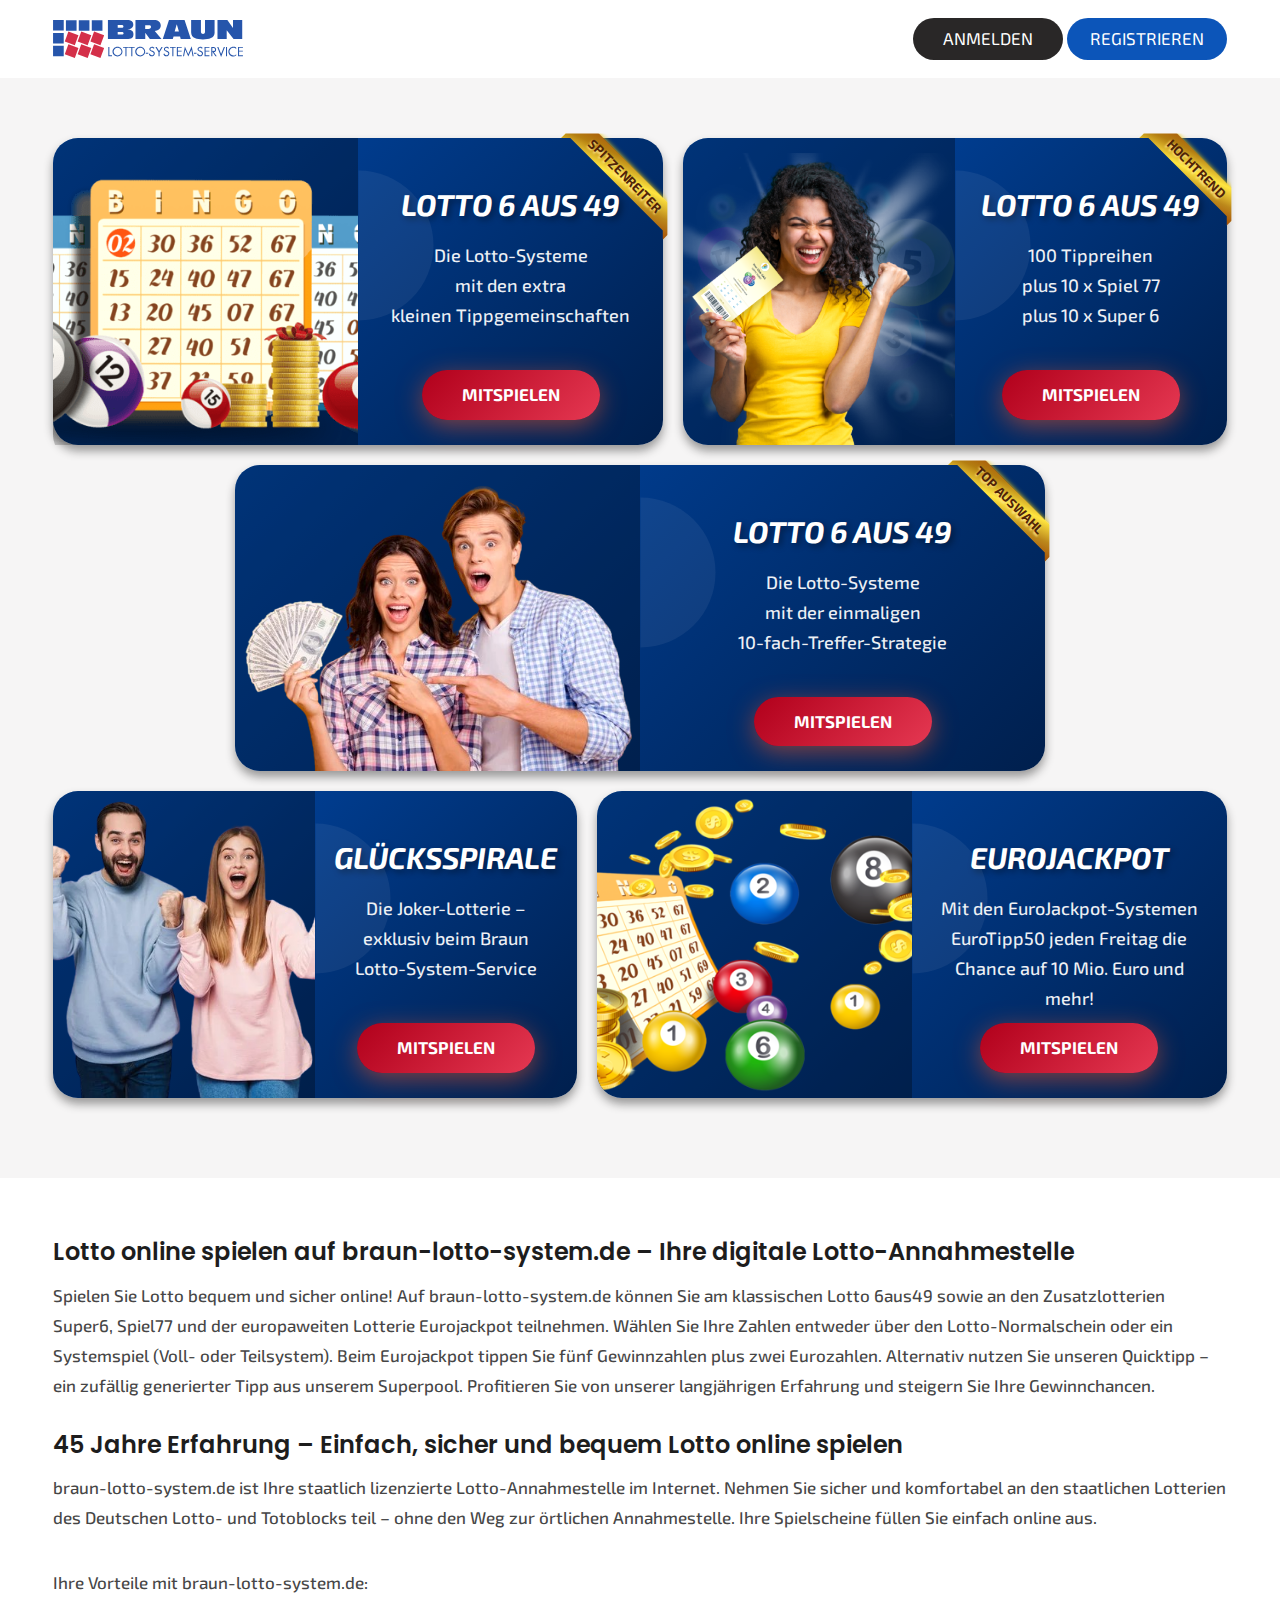
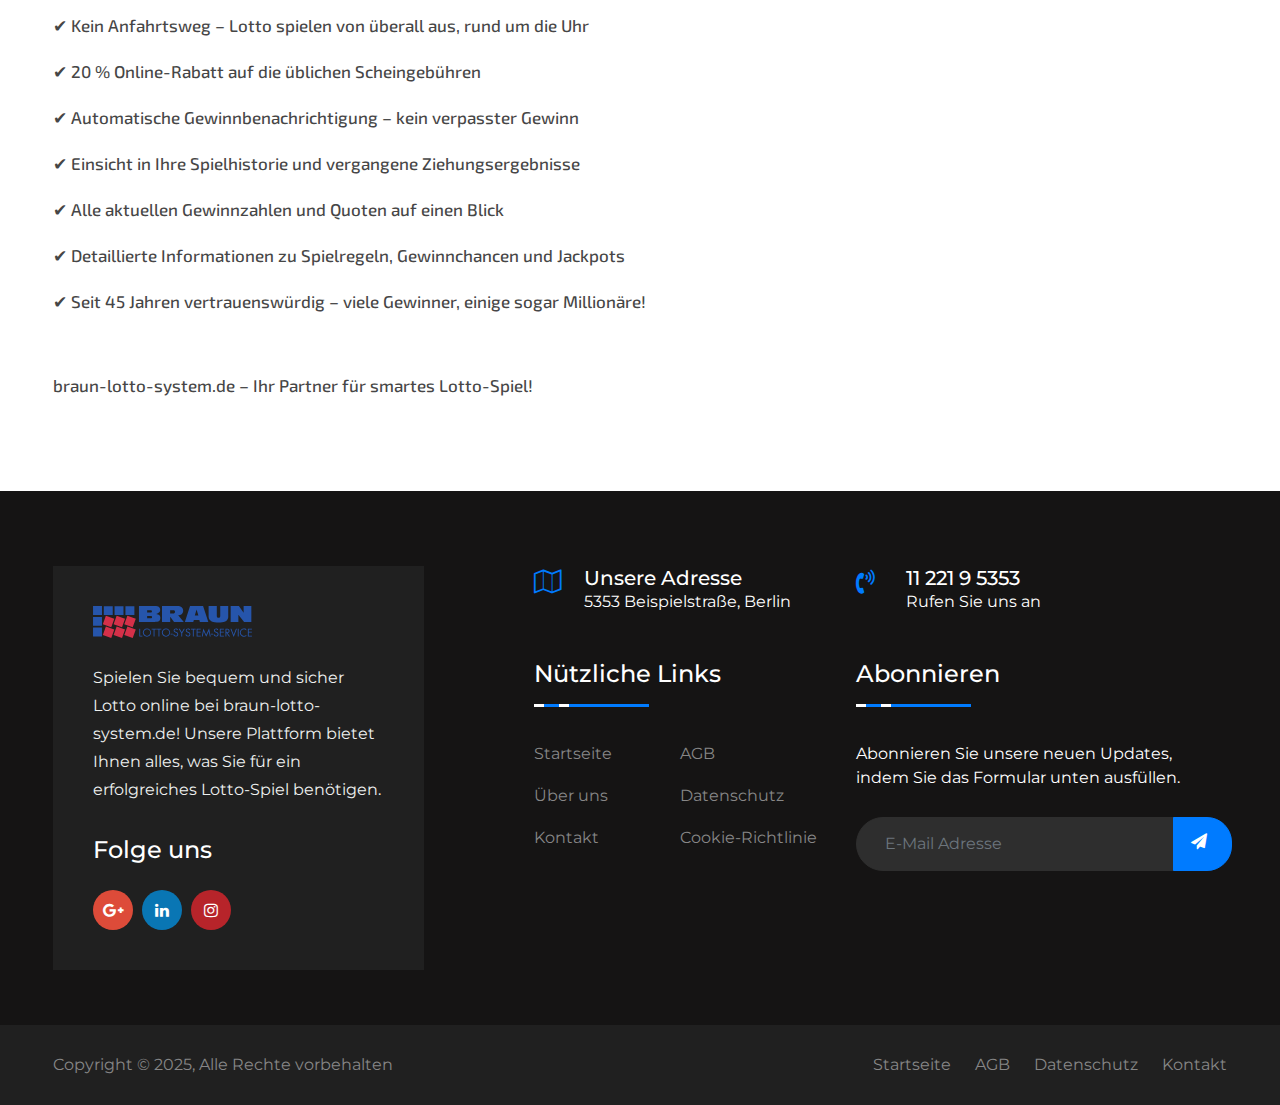
==== index.html @ 3589a3f5 "first commit" ====
<!DOCTYPE html>
<html lang="de">
    <head>
        <meta charset="UTF-8">
        <meta name="viewport" content="width=device-width, initial-scale=1.0">
        <meta http-equiv="X-UA-Compatible" content="IE=edge">
        <meta name="description" content="Willkommen bei Braun Lotto System, Ihrem Experten für Lotterietipps und -strategien. Maximieren Sie Ihre Gewinnchancen mit unserem bewährten System.">
        <meta name="keywords" content="Braun Lotto System, Lotto Tipps, Lotto Strategien, Gewinnchancen erhöhen, Lotterietipps Deutschland">
        <meta name="author" content="Braun Lotto System">
        <meta property="og:title" content="Braun Lotto System - Ihre Gewinnstrategie für die Lotterie">
        <meta property="og:description" content="Entdecken Sie das Braun Lotto System und steigern Sie Ihre Gewinnchancen bei der nächsten Lotterie.">
        <meta property="og:image" content="images/og-image.png">
        <meta property="og:url" content="https://braun-lotto-system.de">
        <meta name="twitter:card" content="summary_large_image">
        <meta name="twitter:title" content="Braun Lotto System - Ihre Gewinnstrategie für die Lotterie">
        <meta name="twitter:description" content="Maximieren Sie Ihre Gewinnchancen mit unserem bewährten Lotto System.">
        <meta name="twitter:image" content="images/og-image.png">
        <meta name="robots" content="index, follow">
        <link rel="canonical" href="https://braun-lotto-system.de">
        <title>Braun Lotto System - Ihre Gewinnstrategie für die Lotterie</title>
        <link rel="shortcut icon" href="images/fav-icon.png" type="image/x-icon">
        <link rel="stylesheet" href="css/style.css">
        <link rel="stylesheet" href="css/reponsive.css">
        <link rel="stylesheet" href="css/footer.css">
        <link href="//maxcdn.bootstrapcdn.com/bootstrap/4.1.1/css/bootstrap.min.css" rel="stylesheet" id="bootstrap-css">
        <script src="//maxcdn.bootstrapcdn.com/bootstrap/4.1.1/js/bootstrap.min.js"></script>
        <script src="//cdnjs.cloudflare.com/ajax/libs/jquery/3.2.1/jquery.min.js"></script>
        <link rel="stylesheet" href="https://cdnjs.cloudflare.com/ajax/libs/font-awesome/4.7.0/css/font-awesome.css" />
        <link rel="preconnect" href="https://fonts.googleapis.com">
        <link rel="preconnect" href="https://fonts.gstatic.com" crossorigin>
        <link href="https://fonts.googleapis.com/css2?family=Exo+2:ital,wght@0,100..900;1,100..900&family=Montserrat:ital,wght@0,100..900;1,100..900&family=Poppins:ital,wght@0,100;0,200;0,300;0,400;0,500;0,600;0,700;0,800;0,900;1,100;1,200;1,300;1,400;1,500;1,600;1,700;1,800;1,900&display=swap" rel="stylesheet">
    </head>

<body>
    <div class="barun451_home">
        <div class="container">
            <div class="barun451_home_flex">
                <div class="barun451_home_logo">
                    <a href="/">
                        <img src="images/Braun Lotto-System-Service-yz8zbbecxbss9th.svg">
                    </a>
                </div>
                <div class="barun451_home_btn">
                    <a href="login.html">
                        <button class="login">Anmelden</button>
                    </a>
                    <a href="register.html">
                        <button>Registrieren</button>
                    </a>
                </div>
            </div>
        </div>
    </div>

    <div class="barun451_bonusoffer_section">
        <div class="container">
            <div class="d-card-bonus-flex">
                <div class="barun451_card-bonus">
                    <div class="ribbon">Spitzenreiter</div>
                    <div class="image-container">
                        <img src="images/barun-bonus-01.png" alt="Happy woman" class="card-bonus-img-1">
                    </div>
                    <div class="barun451_content">
                        <h2>Lotto 6 aus 49</h2>
                        <p>Die Lotto-Systeme <br>
                            mit den extra <br>
                            kleinen Tippgemeinschaften
                        </p>
                        
                        <a href="register.html">
                            <button class="play-button">MITSPIELEN</button>
                            </a>
                    </div>
                </div>
                <div class="barun451_card-bonus">
                    <div class="ribbon">Hochtrend</div>
                    <div class="image-container">
                        <img src="images/barun-bonus-02.png" class="card-bonus-img-2">
                    </div>
                    <div class="barun451_content">
                        <h2>Lotto 6 aus 49</h2>
                        <p>100 Tippreihen <br>
                            plus 10 x Spiel 77 <br>
                            plus 10 x Super 6
                        </p>
                        <a href="register.html">
                            <button class="play-button">MITSPIELEN</button>
                        </a>
                    </div>
                </div>
            </div>
            <div class="d-card-bonus-flex">
                <div class="barun451_card-bonus  card-03">
                    <div class="ribbon">Top Auswahl </div>
                    <div class="image-container">
                        <img src="images/barun-bonus-04.png">
                    </div>
                    <div class="barun451_content">
                        <h2>Lotto 6 aus 49</h2>
                        <p>Die Lotto-Systeme <br>
                            mit der einmaligen <br>
                            10-fach-Treffer-Strategie
                        </p>
                        <a href="register.html">
                            <button class="play-button">MITSPIELEN</button>
                        </a>
                    </div>
                </div>
            </div>
            <div class="d-card-bonus-flex">
                <div class="barun451_card-bonus">
                    <div class="image-container">
                        <img src="images/barun-bonus-03.png">
                    </div>
                    <div class="barun451_content">
                        <h2>GlücksSpirale</h2>
                        <p>Die Joker-Lotterie – <br>
                          exklusiv beim Braun <br>
                          Lotto-System-Service
                        </p>
                          <a href="register.html">
                            <button class="play-button">MITSPIELEN</button>
                          </a>
                    </div>
                </div>
                <div class="barun451_card-bonus">
                <div class="image-container">
                    <img src="images/barun-bonus-05.png">
                </div>
                <div class="barun451_content">
                    <h2>EuroJackpot</h2>
                    <p>Mit den EuroJackpot-Systemen EuroTipp50
                         jeden Freitag die Chance auf 10 Mio. Euro und mehr!
                    </p>
                    <a href="register.html">
                      <button class="play-button">MITSPIELEN</button>
                    </a>
                </div>
                </div>
            </div>
        </div>
    </div>

    <div class="barun451_context_section">
        <div class="container">
           <div class="barun451_text_area">
                <h2>Lotto online spielen auf braun-lotto-system.de – Ihre digitale Lotto-Annahmestelle</h2>
                <p>
                    Spielen Sie Lotto bequem und sicher online! Auf braun-lotto-system.de können Sie am klassischen Lotto 6aus49 sowie an den Zusatzlotterien Super6, Spiel77 und der europaweiten Lotterie Eurojackpot teilnehmen. Wählen Sie Ihre Zahlen entweder über den Lotto-Normalschein oder ein Systemspiel (Voll- oder Teilsystem). Beim Eurojackpot tippen Sie fünf Gewinnzahlen plus zwei Eurozahlen. Alternativ nutzen Sie unseren Quicktipp – ein zufällig generierter Tipp aus unserem Superpool. Profitieren Sie von unserer langjährigen Erfahrung und steigern Sie Ihre Gewinnchancen.
                </p>
                <h2>
                    45 Jahre Erfahrung – Einfach, sicher und bequem Lotto online spielen
                </h2>
                <p>
                    braun-lotto-system.de ist Ihre staatlich lizenzierte Lotto-Annahmestelle im Internet. Nehmen Sie sicher und komfortabel an den staatlichen Lotterien des Deutschen Lotto- und Totoblocks teil – ohne den Weg zur örtlichen Annahmestelle. Ihre Spielscheine füllen Sie einfach online aus.
                </p>
                <dl>
                    <dt>Ihre Vorteile mit braun-lotto-system.de:</dt>
                    <dd>✔ Kein Anfahrtsweg – Lotto spielen von überall aus, rund um die Uhr</dd>
                    <dd>✔ 20 % Online-Rabatt auf die üblichen Scheingebühren</dd>
                    <dd>✔ Automatische Gewinnbenachrichtigung – kein verpasster Gewinn</dd>
                    <dd>✔ Einsicht in Ihre Spielhistorie und vergangene Ziehungsergebnisse</dd>
                    <dd>✔ Alle aktuellen Gewinnzahlen und Quoten auf einen Blick</dd>
                    <dd>✔ Detaillierte Informationen zu Spielregeln, Gewinnchancen und Jackpots</dd>
                    <dd>✔ Seit 45 Jahren vertrauenswürdig – viele Gewinner, einige sogar Millionäre!</dd>
                </dl>
                <br>
                <p>braun-lotto-system.de – Ihr Partner für smartes Lotto-Spiel!</p>
           </div>
        </div>
    </div>

    <footer id="dk-footer" class="dk-footer">
        <div class="container">
            <div class="row">
                <div class="col-md-12 col-lg-4">
                    <div class="dk-footer-box-info">
                        <a href="index.html" class="footer-logo">
                            <img src="images/Braun Lotto-System-Service-yz8zbbecxbss9th.svg" alt="footer_logo" class="img-fluid">
                        </a>
                        <p class="footer-info-text">
                           Spielen Sie bequem und sicher Lotto online bei braun-lotto-system.de! Unsere Plattform bietet Ihnen alles, was Sie für ein erfolgreiches Lotto-Spiel benötigen.
                        </p>
                        <div class="footer-social-link">
                            <h3>Folge uns</h3>
                            <ul>
                                <li>
                                    <a href="#">
                                        <i class="fa fa-google-plus"></i>
                                    </a>
                                </li>
                                <li>
                                    <a href="#">
                                        <i class="fa fa-linkedin"></i>
                                    </a>
                                </li>
                                <li>
                                    <a href="#">
                                        <i class="fa fa-instagram"></i>
                                    </a>
                                </li>
                            </ul>
                        </div>
                    </div>
                </div>
                <div class="col-md-12 col-lg-8">
                    <div class="row">
                        <div class="col-md-6">
                            <div class="contact-us">
                                <div class="contact-icon">
                                    <i class="fa fa-map-o" aria-hidden="true"></i>
                                </div>
                                <div class="contact-info">
                                    <h3>Unsere Adresse</h3>
                                    <p>5353 Beispielstraße, Berlin</p>
                                </div>
                            </div>
                        </div>
                        <div class="col-md-6">
                            <div class="contact-us contact-us-last">
                                <div class="contact-icon">
                                    <i class="fa fa-volume-control-phone" aria-hidden="true"></i>
                                </div>
                                <div class="contact-info">
                                    <h3>11 221 9 5353</h3>
                                    <p>Rufen Sie uns an</p>
                                </div>
                            </div>
                        </div>
                    </div>
                    <div class="row">
                        <div class="col-md-12 col-lg-6">
                            <div class="footer-widget footer-left-widget">
                                <div class="section-heading">
                                    <h3>Nützliche Links</h3>
                                    <span class="animate-border border-black"></span>
                                </div>
                                <ul>
                                    <li>
                                        <a href="#">Startseite</a>
                                    </li>
                                    <li>
                                        <a href="#">Über uns</a>
                                    </li>
                                    <li>
                                        <a href="#">Kontakt</a>
                                    </li>
                                </ul>
                                <ul>
                                    <li>
                                        <a href="#">AGB</a>
                                    </li>
                                    <li>
                                        <a href="#">Datenschutz</a>
                                    </li>
                                    <li>
                                        <a href="#">Cookie-Richtlinie</a>
                                    </li>
                                </ul>
                            </div>
                        </div>
                        <div class="col-md-12 col-lg-6">
                            <div class="footer-widget">
                                <div class="section-heading">
                                    <h3>Abonnieren</h3>
                                    <span class="animate-border border-black"></span>
                                </div>
                                <p>Abonnieren Sie unsere neuen Updates, indem Sie das Formular unten ausfüllen.</p>
                                <form action="#">
                                    <div class="form-row">
                                        <div class="col dk-footer-form">
                                            <input type="email" class="form-control" placeholder="E-Mail Adresse">
                                            <button type="submit">
                                                <i class="fa fa-send"></i>
                                            </button>
                                        </div>
                                    </div>
                                </form>
                            </div>
                        </div>
                    </div>
                </div>
            </div>
        </div>

        <div class="copyright">
            <div class="container">
                <div class="row">
                    <div class="col-md-6">
                        <span>Copyright © 2025, Alle Rechte vorbehalten</span>
                    </div>
                    <div class="col-md-6">
                        <div class="copyright-menu">
                            <ul>
                                <li>
                                    <a href="#">Startseite</a>
                                </li>
                                <li>
                                    <a href="#">AGB</a>
                                </li>
                                <li>
                                    <a href="#">Datenschutz</a>
                                </li>
                                <li>
                                    <a href="#">Kontakt</a>
                                </li>
                            </ul>
                        </div>
                    </div>
                </div>
            </div>
        </div>
    </footer>

</body>
</html>
---- css/style.css ----
.container{
    width: 94% !important;
    max-width: 1365px !important;
    margin: 0 auto;
}
.barun451_home {
    /* background-image: linear-gradient(45deg, #002d3c, #090460); */
    font-family: "Exo 2", serif;
}
.barun451_home_flex {
    justify-content: space-between;
    padding: 8px 0;
    align-items: center;
    display: flex;
}
.barun451_home_logo > a > img {
    width: 190px;
    padding: 12px 0px;
}
.barun451_home_btn > a{
    text-decoration: none !important;
}
.barun451_home_btn > a > button {
    padding: 0;
    background: #0c55b9;
    outline: 0;
    font-size: 17px;
    color: #fff;
    text-transform: uppercase;
    margin: 0;
    width: 160px;
    height: 42px;
    border-radius: 50px;
    border: 0;
    transition: transform 0.3s,
}
.barun451_home_btn > a > button.login {
    background: #292727;
    color: #ffffff;
    border: 0;
    text-transform: uppercase;
    width: 150px;
}
.barun451_home_btn > a > button:hover {
    background: rgb(209, 23, 51);
}
.barun451_bonusoffer_section{
    padding: 60px 0px;
    background: rgba(240, 239, 239, 0.603);
}
.barun451_card-bonus {
    display: flex;
    background: linear-gradient(135deg, #004aad, #001f4d);
    border-radius: 25px;
    max-width: 630px;
    box-shadow: 0 6px 10px 0px rgb(27 27 27 / 42%);
    position: relative;
    transition: transform 0.3s ease-in-out;
}
.barun451_card-bonus.card-03 {
    min-width: 810px;
    width: 651px !important;
}
.barun451_card-bonus:hover {
    transform: scale(1.02);
}
.image-container {
    width: 50%;
    position: relative;
    overflow: hidden;
}
.image-container img {
    width: 100%;
    height: 100%;
    object-fit: cover;
    border-top-left-radius: 25px;
    border-bottom-left-radius: 25px;
    filter: brightness(1.02);
}
.image-container::before {
    content: '';
    position: absolute;
    top: 0;
    left: 0;
    width: 100%;
    height: 100%;
    background: rgba(0, 0, 0, 0.3);
    border-top-left-radius: 25px;
    border-bottom-left-radius: 25px;
}
.barun451_content {
    width: 50%;
    color: white;
    padding: 48px 20px 25px 20px;
    display: flex;
    flex-direction: column;
    align-items: center;
    text-align: center;
    position: relative;
}
.barun451_content::before {
    content: '';
    position: absolute;
    top: 70px;
    left: -37px;
    width: 150px;
    height: 75px;
    background: rgba(255, 255, 255, 0.062);
    border-top-left-radius: 150px;
    border-top-right-radius: 150px;
    border-bottom-left-radius: 0;
    border-bottom-right-radius: 0;
    transform: rotate(90deg);
}

.barun451_content::after {
    content: '';
    position: absolute;
    bottom: -60px;
    right: -40px;
    width: 180px;
    height: 180px;
    background: rgba(255, 255, 255, 0.062);
    border-radius: 50%;
    z-index: -1;
}
.barun451_content h2 {
    margin: 0;
    font-size: 30px;
    font-weight: 700;
    text-transform: uppercase;
    font-style: italic;
    text-shadow: 3px 3px 6px rgba(0, 0, 0, 0.4);
    font-family: "Exo 2", serif;
}
.logo {
    margin: 25px 0;
    background: white;
    padding: 14px;
    border-radius: 50px;
    box-shadow: 0 5px 20px rgba(255, 255, 255, 0.3);
}
.logo img {
    width: 90px;
}
.barun451_content p {
    font-size: 18px;
    font-weight: 500;
    margin-top: 18px;
    margin-bottom: 30px;
    line-height: 30px;
    font-family: "Exo 2", serif;
    height: 100px;
    color: #edf0f5;
}
.play-button {
    background: linear-gradient(135deg, #b1001b, #e53852);
    color: white;
    padding: 12px 40px;
    border-radius: 30px;
    cursor: pointer;
    font-size: 17px;
    font-weight: 700;
    text-transform: uppercase;
    box-shadow: 0 6px 25px rgba(255, 87, 34, 0.5);
    transition: transform 0.3s, box-shadow 0.3s;
    position: relative;
    overflow: hidden;
    outline: 0px !important;
    border: 0px !important;
    font-family: "Exo 2", serif;
}
.play-button::before {
    content: '';
    position: absolute;
    top: 0;
    left: 0;
    width: 100%;
    height: 100%;
    background: rgba(102, 2, 2, 0.2);
    border-radius: 30px;
    transform: scaleX(0);
    transition: transform 0.3s ease-in-out;
}
.play-button:hover::before {
    transform: scaleX(1);
}
.play-button:hover {
    transform: scale(1.1);
    box-shadow: 0 8px 30px rgba(255, 87, 34, 0.5);
}

@keyframes blob {
    0% {
        clip-path: circle(50% at 50% 50%);
    }
    50% {
        clip-path: ellipse(60% 80% at 50% 50%);
    }
    100% {
        clip-path: circle(50% at 50% 50%);
    }
}
.d-card-bonus-flex{
    display: flex;
    gap: 20px;
    margin-bottom: 20px;
    justify-content: center;
}
img.card-bonus-img-2 {
    position: relative;
    top: 15px;
}
img.card-bonus-img-1 {
    position: relative;
    top: 15px;
}.ribbon {
    font-size: 13px;
    font-weight: 700;
    color: rgb(80, 35, 8);
    text-shadow: 0 2px 2px rgba(250, 227, 133, 1);
    text-transform: uppercase;
    font-family: "Exo 2", serif;
  }
  .ribbon {
    --f: .5em; /* control the folded part */
    
    position: absolute;
    top: 0;
    right: 0;
    line-height: 1.8;
    padding-inline: 1lh;
    padding-bottom: var(--f);
    clip-path: polygon(
      100% calc(100% - var(--f)),100% 100%,calc(100% - var(--f)) calc(100% - var(--f)),var(--f) calc(100% - var(--f)), 0 100%,0 calc(100% - var(--f)),999px calc(100% - var(--f) - 999px),calc(100% - 999px) calc(100% - var(--f) - 999px));
    transform: translate(calc((1 - cos(45deg))*100%), -100%) rotate(45deg);
    transform-origin: 0% 100%;
    background-image: linear-gradient(160deg, #a54e07, #b47e11, #ffe540, #bc881b, #a54e07);
    box-shadow: 0px 5px 5px 5px #e9cc10;
}

.barun451_context_section{
    padding: 60px 0px;
}
.barun451_text_area > h2{
    color: #1d1d1d;
    font-weight: 600;
    font-size: 24px;
    font-family: "Poppins", serif;
}
.barun451_text_area > p {
    color: #464646;
    font-weight: 500;
    font-size: 17px;
    font-family: "Exo 2", serif;
    padding: 5px 0px 15px 0px;
    line-height: 30px;
}
.barun451_text_area > dl > dt {
    color: #464646;
    font-weight: 500;
    font-size: 17px;
    font-family: "Exo 2", serif;
    padding: 5px 0px 15px 0px;
    line-height: 28px;
}
.barun451_text_area > dl > dd{
    color: #464646;
    font-weight: 500;
    font-size: 17px;
    font-family: "Exo 2", serif;
    padding: 5px 0px 15px 0px;
    line-height: 18px;
}
---- css/reponsive.css ----
@media screen and (max-width: 600px){
    .d-card-bonus-flex {
        display: flex;
        gap: 20px;
        margin-bottom: 20px;
        justify-content: center;
        flex-direction: column;
    }
    .barun451_card-bonus {
        max-width: 100%;
    }
    .image-container {
        width: fit-content;
        position: relative;
        overflow: hidden;
    }
    .barun451_card-bonus {
        display: flex;
        flex-direction: column;
    }
    .barun451_content {
        width: 100%;
    }
    .barun451_card-bonus.card-03 {
        min-width: 100%;
    }
    .barun451_content::after {
        display: none;
    }
    .barun451_home_logo > a > img {
        width: 126px;
        padding: 6px 0px;
    }

    .barun451_home_btn > a > button.login {
        width: 100px;
    }

    .barun451_home_btn > a > button {
        font-size: 11px;
        width: 100px;
        height: 28px;
    }

    .barun451_home_btn {
        display: inline-flex;
        gap: 4px;
    }

    .container {
        width: 100% !important;
    }

    .barun451_bonusoffer_section {
        overflow-x: hidden;
    }

    .image-container::before {
        background: rgba(0, 0, 0, 0.3);
        border-radius: 25px;
    }

    .ribbon {
        z-index: 999;
    }

    .barun451_content {
        padding: 15px;
    }

    .barun451_content p {
        font-size: 17px;
        margin-top: 8px;
        margin-bottom: 10px;
        line-height: 26px;
        height: auto;
    }

    .barun451_bonusoffer_section {
        padding: 30px 0px;
    }

    .dk-footer .contact-us {
        margin-top: 0;
        margin-bottom: 0px !important;
        padding-left: 0px !important;
    }

    .footer-left-widget {
        padding-left: 0px !important;
        margin: 35px 0px;
    }

    .dk-footer .contact-us {
        margin-top: 20px !important;
    }

    .dk-footer .contact-us.contact-us-last {
        margin-left: 0px !important;
    }
}
---- css/footer.css ----
.footer-widget p {
    margin-bottom: 27px;
  }
  .footer-info-text {
    font-size: 16px;
    line-height: 28px;
    color: #eef0ef;
  }
  
  .animate-border {
    position: relative;
    display: block;
    width: 115px;
    height: 3px;
    background: #007bff;
  }
  
  .animate-border:after {
    position: absolute;
    content: "";
    width: 35px;
    height: 3px;
    left: 0;
    bottom: 0;
    border-left: 10px solid #fff;
    border-right: 10px solid #fff;
    -webkit-animation: animborder 2s linear infinite;
    animation: animborder 2s linear infinite;
  }
  
  @-webkit-keyframes animborder {
    0% {
      -webkit-transform: translateX(0px);
      transform: translateX(0px);
    }
    100% {
      -webkit-transform: translateX(113px);
      transform: translateX(113px);
    }
  }
  
  @keyframes animborder {
    0% {
      -webkit-transform: translateX(0px);
      transform: translateX(0px);
    }
    100% {
      -webkit-transform: translateX(113px);
      transform: translateX(113px);
    }
  }
  
  .animate-border.border-white:after {
    border-color: #fff;
  }
  
  .animate-border.border-yellow:after {
    border-color: #f5b02e;
  }
  
  .animate-border.border-orange:after {
    border-right-color: #007bff;
    border-left-color: #007bff;
  }
  
  .animate-border.border-ash:after {
    border-right-color: #eef0ef;
    border-left-color: #eef0ef;
  }
  
  .animate-border.border-offwhite:after {
    border-right-color: #f7f9f8;
    border-left-color: #f7f9f8;
  }
  
  /* Animated heading border */
  @keyframes primary-short {
    0% {
      width: 15%;
    }
    50% {
      width: 90%;
    }
    100% {
      width: 10%;
    }
  }
  
  @keyframes primary-long {
    0% {
      width: 80%;
    }
    50% {
      width: 0%;
    }
    100% {
      width: 80%;
    }
  }
  
  .dk-footer {
    padding: 75px 0 0;
    background-color: #151414;
    position: relative;
    z-index: 2;
    font-family: "Montserrat", serif;
  }
  .dk-footer .contact-us {
    margin-top: 0;
    margin-bottom: 30px;
    padding-left: 80px;
  }
  .dk-footer .contact-us .contact-info {
    margin-left: 50px;
  }
  .dk-footer .contact-us.contact-us-last {
    margin-left: -80px;
  }
  .dk-footer .contact-icon i {
    font-size: 24px;
    top: -15px;
    position: relative;
    color: #007bff;
  }
  
  .dk-footer-box-info {
    background: #202020;
    padding: 40px;
    z-index: 2;
  }
  .dk-footer-box-info .footer-social-link h3 {
    color: #fff;
    font-size: 24px;
    margin-bottom: 25px;
  }
  .dk-footer-box-info .footer-social-link ul {
    list-style-type: none;
    padding: 0;
    margin: 0;
  }
  .dk-footer-box-info .footer-social-link li {
    display: inline-block;
  }
  .dk-footer-box-info .footer-social-link a i {
    display: block;
    width: 40px;
    height: 40px;
    border-radius: 50%;
    text-align: center;
    line-height: 40px;
    background: #000;
    margin-right: 5px;
    color: #fff;
  }
  .dk-footer-box-info .footer-social-link a i.fa-facebook {
    background-color: #3b5998;
  }
  .dk-footer-box-info .footer-social-link a i.fa-twitter {
    background-color: #55acee;
  }
  .dk-footer-box-info .footer-social-link a i.fa-google-plus {
    background-color: #dd4b39;
  }
  .dk-footer-box-info .footer-social-link a i.fa-linkedin {
    background-color: #0976b4;
  }
  .dk-footer-box-info .footer-social-link a i.fa-instagram {
    background-color: #b7242a;
  }
  
  .footer-awarad {
    margin-top: 285px;
    display: -webkit-box;
    display: -webkit-flex;
    display: -moz-box;
    display: -ms-flexbox;
    display: flex;
    -webkit-box-flex: 0;
    -webkit-flex: 0 0 100%;
    -moz-box-flex: 0;
    -ms-flex: 0 0 100%;
    flex: 0 0 100%;
    -webkit-box-align: center;
    -webkit-align-items: center;
    -moz-box-align: center;
    -ms-flex-align: center;
    align-items: center;
  }
  .footer-awarad p {
    color: #fff;
    font-size: 24px;
    font-weight: 700;
    margin-left: 20px;
    padding-top: 15px;
  }
  
  .footer-info-text {
    margin: 26px 0 32px;
  }
  
  .footer-left-widget {
    padding-left: 80px;
  }
  
  .footer-widget .section-heading {
    margin-bottom: 35px;
    color: #fff;
  }
  .footer-widget p {
    color: #fff;
  }
  
  .footer-widget h3 {
    font-size: 24px;
    color: #fff;
    position: relative;
    margin-bottom: 15px;
    max-width: -webkit-fit-content;
    max-width: -moz-fit-content;
    max-width: fit-content;
  }
  
  .footer-widget ul {
    width: 50%;
    float: left;
    list-style: none;
    margin: 0;
    padding: 0;
  }
  
  .footer-widget li {
    margin-bottom: 18px;
  }
  
  .footer-widget p {
    margin-bottom: 27px;
  }
  
  .footer-widget a {
    color: #878787;
    -webkit-transition: all 0.3s;
    -o-transition: all 0.3s;
    transition: all 0.3s;
  }
  .footer-widget a:hover {
    color: #007bff;
  }
  
  .footer-widget:after {
    content: "";
    display: block;
    clear: both;
  }
  
  .dk-footer-form {
    position: relative;
  }
  .dk-footer-form input[type="email"] {
    padding: 14px 28px;
    border-radius: 50px;
    background: #2e2e2e;
    border: 1px solid #2e2e2e;
  }
  .dk-footer-form input::-webkit-input-placeholder,
  .dk-footer-form input::-moz-placeholder,
  .dk-footer-form input:-ms-input-placeholder,
  .dk-footer-form input::-ms-input-placeholder,
  .dk-footer-form input::-webkit-input-placeholder {
    color: #878787;
    font-size: 14px;
  }
  .dk-footer-form input::-webkit-input-placeholder,
  .dk-footer-form input::-moz-placeholder,
  .dk-footer-form input:-ms-input-placeholder,
  .dk-footer-form input::-ms-input-placeholder,
  .dk-footer-form input::placeholder {
    color: #878787;
    font-size: 14px;
  }
  .dk-footer-form button[type="submit"] {
    position: absolute;
    top: 0;
    right: 0;
    padding: 12px 24px 16px 17px;
    border-top-right-radius: 25px;
    border-bottom-right-radius: 25px;
    border: 1px solid #007bff;
    background: #007bff;
    color: #fff;
  }
  .dk-footer-form button:hover {
    cursor: pointer;
  }
  
  /* ==========================
  
      Contact
  
  =============================*/
  .contact-us {
    position: relative;
    z-index: 2;
    margin-top: 65px;
    display: -webkit-box;
    display: -webkit-flex;
    display: -moz-box;
    display: -ms-flexbox;
    display: flex;
    -webkit-box-align: center;
    -webkit-align-items: center;
    -moz-box-align: center;
    -ms-flex-align: center;
    align-items: center;
  }
  
  .contact-icon {
    position: absolute;
  }
  .contact-icon i {
    font-size: 36px;
    top: -5px;
    position: relative;
    color: #007bff;
  }
  
  .contact-info {
    margin-left: 75px;
    color: #fff;
  }
  .contact-info h3 {
    font-size: 20px;
    color: #fff;
    margin-bottom: 0;
  }
  
  .copyright {
    padding: 28px 0;
    margin-top: 55px;
    background-color: #202020;
  }
  .copyright span,
  .copyright a {
    color: #878787;
    -webkit-transition: all 0.3s linear;
    -o-transition: all 0.3s linear;
    transition: all 0.3s linear;
  }
  .copyright a:hover {
    color: #007bff;
  }
  
  .copyright-menu ul {
    text-align: right;
    margin: 0;
  }
  
  .copyright-menu li {
    display: inline-block;
    padding-left: 20px;
  }
  
  .back-to-top {
    position: relative;
    z-index: 2;
  }
  .back-to-top .btn-dark {
    width: 35px;
    height: 35px;
    border-radius: 50%;
    padding: 0;
    position: fixed;
    bottom: 20px;
    right: 20px;
    background: #2e2e2e;
    border-color: #2e2e2e;
    display: none;
    z-index: 999;
    -webkit-transition: all 0.3s linear;
    -o-transition: all 0.3s linear;
    transition: all 0.3s linear;
  }
  .back-to-top .btn-dark:hover {
    cursor: pointer;
    background: #fa6742;
    border-color: #fa6742;
  }
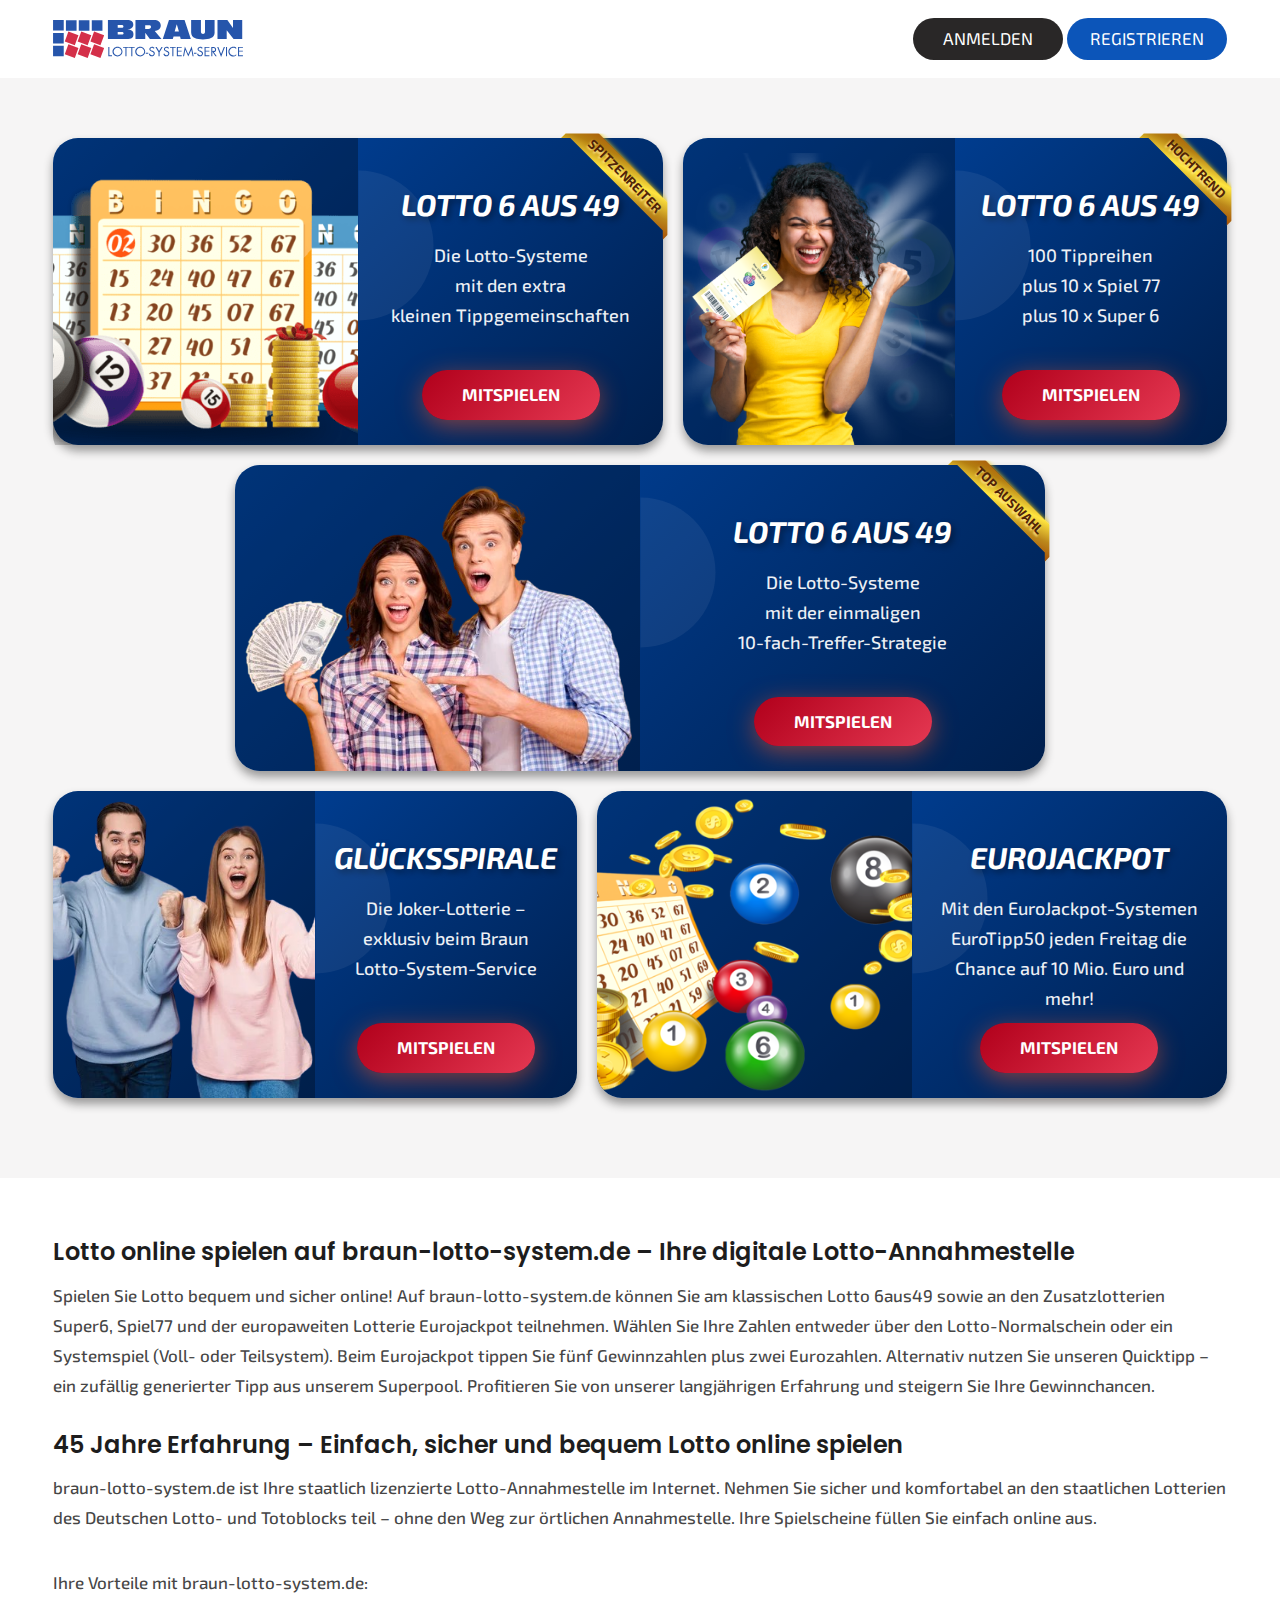
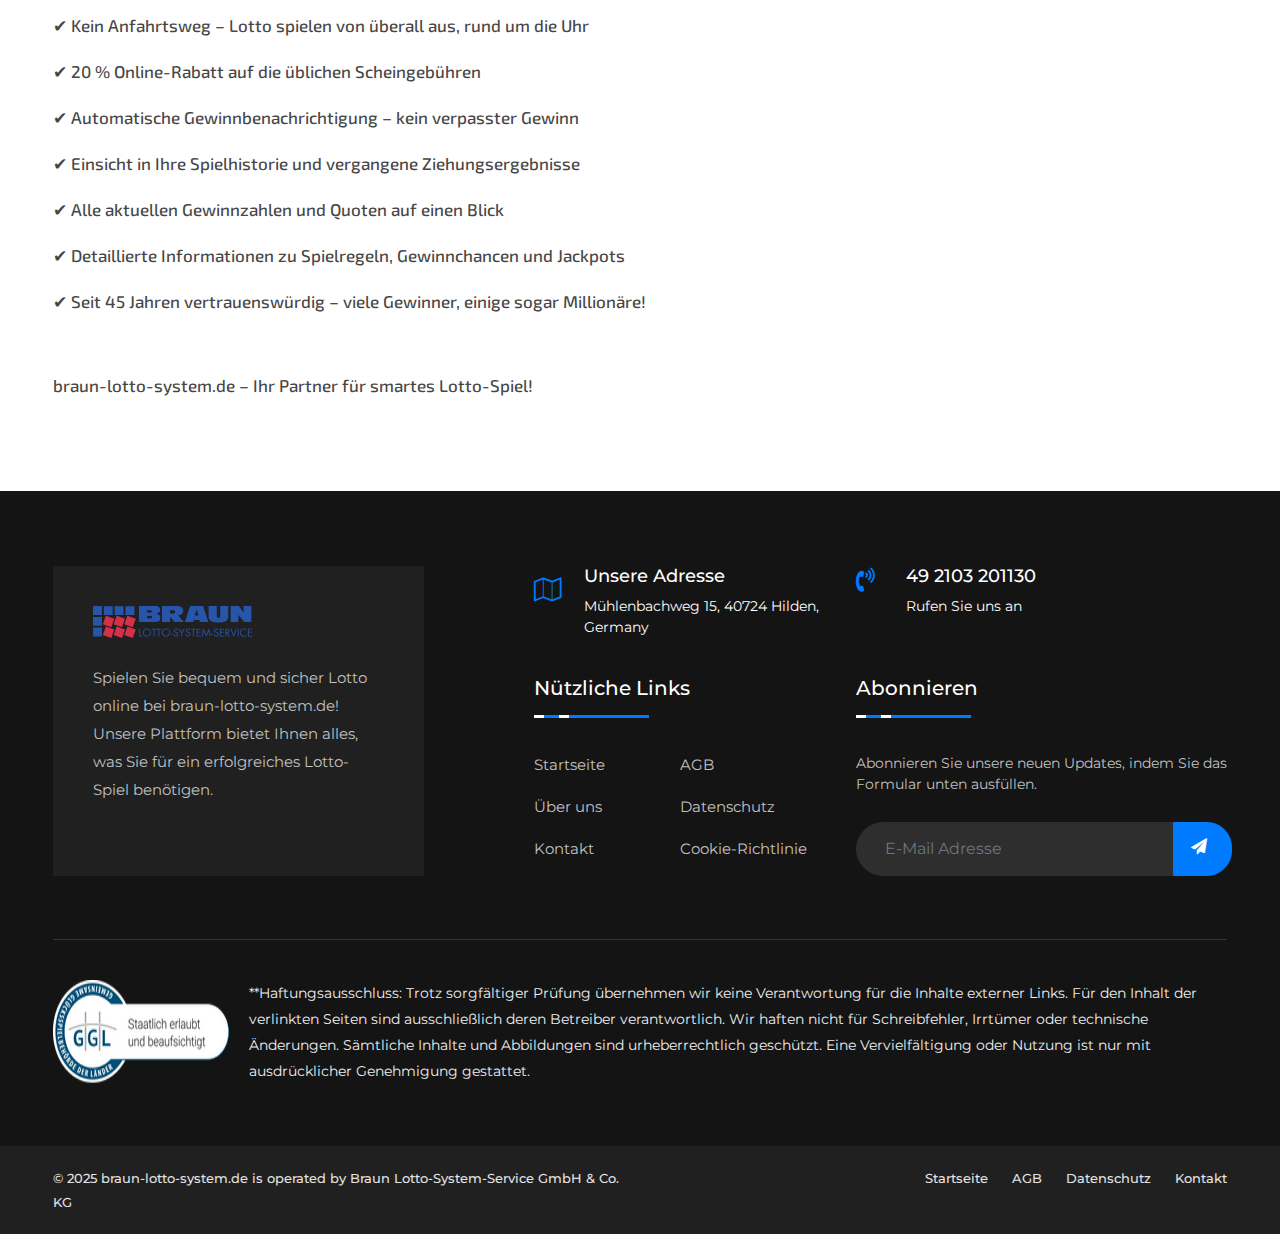
==== commit d6ac89e6: "3" ====
--- a/index.html
+++ b/index.html
@@ -31,286 +31,276 @@
         <link href="https://fonts.googleapis.com/css2?family=Exo+2:ital,wght@0,100..900;1,100..900&family=Montserrat:ital,wght@0,100..900;1,100..900&family=Poppins:ital,wght@0,100;0,200;0,300;0,400;0,500;0,600;0,700;0,800;0,900;1,100;1,200;1,300;1,400;1,500;1,600;1,700;1,800;1,900&display=swap" rel="stylesheet">
     </head>
 
-<body>
-    <div class="barun451_home">
-        <div class="container">
-            <div class="barun451_home_flex">
-                <div class="barun451_home_logo">
-                    <a href="/">
-                        <img src="images/Braun Lotto-System-Service-yz8zbbecxbss9th.svg">
-                    </a>
-                </div>
-                <div class="barun451_home_btn">
-                    <a href="login.html">
-                        <button class="login">Anmelden</button>
-                    </a>
-                    <a href="register.html">
-                        <button>Registrieren</button>
-                    </a>
+    <body>
+        <div class="barun451_home">
+            <div class="container">
+                <div class="barun451_home_flex">
+                    <div class="barun451_home_logo">
+                        <a href="/">
+                            <img src="images/Braun Lotto-System-Service-yz8zbbecxbss9th.svg">
+                        </a>
+                    </div>
+                    <div class="barun451_home_btn">
+                        <a href="login.html">
+                            <button class="login">Anmelden</button>
+                        </a>
+                        <a href="register.html">
+                            <button>Registrieren</button>
+                        </a>
+                    </div>
                 </div>
             </div>
         </div>
-    </div>
-
-    <div class="barun451_bonusoffer_section">
-        <div class="container">
-            <div class="d-card-bonus-flex">
-                <div class="barun451_card-bonus">
-                    <div class="ribbon">Spitzenreiter</div>
+
+        <div class="barun451_bonusoffer_section">
+            <div class="container">
+                <div class="d-card-bonus-flex">
+                    <div class="barun451_card-bonus">
+                        <div class="ribbon">Spitzenreiter</div>
+                        <div class="image-container">
+                            <img src="images/barun-bonus-01.png" alt="Happy woman" class="card-bonus-img-1">
+                        </div>
+                        <div class="barun451_content">
+                            <h2>Lotto 6 aus 49</h2>
+                            <p>Die Lotto-Systeme <br>
+                                mit den extra <br>
+                                kleinen Tippgemeinschaften
+                            </p>
+                            
+                            <a href="register.html">
+                                <button class="play-button">MITSPIELEN</button>
+                                </a>
+                        </div>
+                    </div>
+                    <div class="barun451_card-bonus">
+                        <div class="ribbon">Hochtrend</div>
+                        <div class="image-container">
+                            <img src="images/barun-bonus-02.png" class="card-bonus-img-2">
+                        </div>
+                        <div class="barun451_content">
+                            <h2>Lotto 6 aus 49</h2>
+                            <p>100 Tippreihen <br>
+                                plus 10 x Spiel 77 <br>
+                                plus 10 x Super 6
+                            </p>
+                            <a href="register.html">
+                                <button class="play-button">MITSPIELEN</button>
+                            </a>
+                        </div>
+                    </div>
+                </div>
+                <div class="d-card-bonus-flex">
+                    <div class="barun451_card-bonus  card-03">
+                        <div class="ribbon">Top Auswahl </div>
+                        <div class="image-container">
+                            <img src="images/barun-bonus-04.png">
+                        </div>
+                        <div class="barun451_content">
+                            <h2>Lotto 6 aus 49</h2>
+                            <p>Die Lotto-Systeme <br>
+                                mit der einmaligen <br>
+                                10-fach-Treffer-Strategie
+                            </p>
+                            <a href="register.html">
+                                <button class="play-button">MITSPIELEN</button>
+                            </a>
+                        </div>
+                    </div>
+                </div>
+                <div class="d-card-bonus-flex">
+                    <div class="barun451_card-bonus">
+                        <div class="image-container">
+                            <img src="images/barun-bonus-03.png">
+                        </div>
+                        <div class="barun451_content">
+                            <h2>GlücksSpirale</h2>
+                            <p>Die Joker-Lotterie – <br>
+                            exklusiv beim Braun <br>
+                            Lotto-System-Service
+                            </p>
+                            <a href="register.html">
+                                <button class="play-button">MITSPIELEN</button>
+                            </a>
+                        </div>
+                    </div>
+                    <div class="barun451_card-bonus">
                     <div class="image-container">
-                        <img src="images/barun-bonus-01.png" alt="Happy woman" class="card-bonus-img-1">
+                        <img src="images/barun-bonus-05.png">
                     </div>
                     <div class="barun451_content">
-                        <h2>Lotto 6 aus 49</h2>
-                        <p>Die Lotto-Systeme <br>
-                            mit den extra <br>
-                            kleinen Tippgemeinschaften
-                        </p>
-                        
-                        <a href="register.html">
-                            <button class="play-button">MITSPIELEN</button>
-                            </a>
-                    </div>
-                </div>
-                <div class="barun451_card-bonus">
-                    <div class="ribbon">Hochtrend</div>
-                    <div class="image-container">
-                        <img src="images/barun-bonus-02.png" class="card-bonus-img-2">
-                    </div>
-                    <div class="barun451_content">
-                        <h2>Lotto 6 aus 49</h2>
-                        <p>100 Tippreihen <br>
-                            plus 10 x Spiel 77 <br>
-                            plus 10 x Super 6
+                        <h2>EuroJackpot</h2>
+                        <p>Mit den EuroJackpot-Systemen EuroTipp50
+                            jeden Freitag die Chance auf 10 Mio. Euro und mehr!
                         </p>
                         <a href="register.html">
-                            <button class="play-button">MITSPIELEN</button>
+                        <button class="play-button">MITSPIELEN</button>
                         </a>
                     </div>
-                </div>
-            </div>
-            <div class="d-card-bonus-flex">
-                <div class="barun451_card-bonus  card-03">
-                    <div class="ribbon">Top Auswahl </div>
-                    <div class="image-container">
-                        <img src="images/barun-bonus-04.png">
-                    </div>
-                    <div class="barun451_content">
-                        <h2>Lotto 6 aus 49</h2>
-                        <p>Die Lotto-Systeme <br>
-                            mit der einmaligen <br>
-                            10-fach-Treffer-Strategie
-                        </p>
-                        <a href="register.html">
-                            <button class="play-button">MITSPIELEN</button>
-                        </a>
-                    </div>
-                </div>
-            </div>
-            <div class="d-card-bonus-flex">
-                <div class="barun451_card-bonus">
-                    <div class="image-container">
-                        <img src="images/barun-bonus-03.png">
-                    </div>
-                    <div class="barun451_content">
-                        <h2>GlücksSpirale</h2>
-                        <p>Die Joker-Lotterie – <br>
-                          exklusiv beim Braun <br>
-                          Lotto-System-Service
-                        </p>
-                          <a href="register.html">
-                            <button class="play-button">MITSPIELEN</button>
-                          </a>
-                    </div>
-                </div>
-                <div class="barun451_card-bonus">
-                <div class="image-container">
-                    <img src="images/barun-bonus-05.png">
-                </div>
-                <div class="barun451_content">
-                    <h2>EuroJackpot</h2>
-                    <p>Mit den EuroJackpot-Systemen EuroTipp50
-                         jeden Freitag die Chance auf 10 Mio. Euro und mehr!
+                    </div>
+                </div>
+            </div>
+        </div>
+
+        <div class="barun451_context_section" id="about">
+            <div class="container">
+            <div class="barun451_text_area">
+                    <h2>Lotto online spielen auf braun-lotto-system.de – Ihre digitale Lotto-Annahmestelle</h2>
+                    <p>
+                        Spielen Sie Lotto bequem und sicher online! Auf braun-lotto-system.de können Sie am klassischen Lotto 6aus49 sowie an den Zusatzlotterien Super6, Spiel77 und der europaweiten Lotterie Eurojackpot teilnehmen. Wählen Sie Ihre Zahlen entweder über den Lotto-Normalschein oder ein Systemspiel (Voll- oder Teilsystem). Beim Eurojackpot tippen Sie fünf Gewinnzahlen plus zwei Eurozahlen. Alternativ nutzen Sie unseren Quicktipp – ein zufällig generierter Tipp aus unserem Superpool. Profitieren Sie von unserer langjährigen Erfahrung und steigern Sie Ihre Gewinnchancen.
                     </p>
-                    <a href="register.html">
-                      <button class="play-button">MITSPIELEN</button>
-                    </a>
-                </div>
-                </div>
+                    <h2>
+                        45 Jahre Erfahrung – Einfach, sicher und bequem Lotto online spielen
+                    </h2>
+                    <p>
+                        braun-lotto-system.de ist Ihre staatlich lizenzierte Lotto-Annahmestelle im Internet. Nehmen Sie sicher und komfortabel an den staatlichen Lotterien des Deutschen Lotto- und Totoblocks teil – ohne den Weg zur örtlichen Annahmestelle. Ihre Spielscheine füllen Sie einfach online aus.
+                    </p>
+                    <dl>
+                        <dt>Ihre Vorteile mit braun-lotto-system.de:</dt>
+                        <dd>✔ Kein Anfahrtsweg – Lotto spielen von überall aus, rund um die Uhr</dd>
+                        <dd>✔ 20 % Online-Rabatt auf die üblichen Scheingebühren</dd>
+                        <dd>✔ Automatische Gewinnbenachrichtigung – kein verpasster Gewinn</dd>
+                        <dd>✔ Einsicht in Ihre Spielhistorie und vergangene Ziehungsergebnisse</dd>
+                        <dd>✔ Alle aktuellen Gewinnzahlen und Quoten auf einen Blick</dd>
+                        <dd>✔ Detaillierte Informationen zu Spielregeln, Gewinnchancen und Jackpots</dd>
+                        <dd>✔ Seit 45 Jahren vertrauenswürdig – viele Gewinner, einige sogar Millionäre!</dd>
+                    </dl>
+                    <br>
+                    <p>braun-lotto-system.de – Ihr Partner für smartes Lotto-Spiel!</p>
+            </div>
             </div>
         </div>
-    </div>
-
-    <div class="barun451_context_section">
-        <div class="container">
-           <div class="barun451_text_area">
-                <h2>Lotto online spielen auf braun-lotto-system.de – Ihre digitale Lotto-Annahmestelle</h2>
-                <p>
-                    Spielen Sie Lotto bequem und sicher online! Auf braun-lotto-system.de können Sie am klassischen Lotto 6aus49 sowie an den Zusatzlotterien Super6, Spiel77 und der europaweiten Lotterie Eurojackpot teilnehmen. Wählen Sie Ihre Zahlen entweder über den Lotto-Normalschein oder ein Systemspiel (Voll- oder Teilsystem). Beim Eurojackpot tippen Sie fünf Gewinnzahlen plus zwei Eurozahlen. Alternativ nutzen Sie unseren Quicktipp – ein zufällig generierter Tipp aus unserem Superpool. Profitieren Sie von unserer langjährigen Erfahrung und steigern Sie Ihre Gewinnchancen.
-                </p>
-                <h2>
-                    45 Jahre Erfahrung – Einfach, sicher und bequem Lotto online spielen
-                </h2>
-                <p>
-                    braun-lotto-system.de ist Ihre staatlich lizenzierte Lotto-Annahmestelle im Internet. Nehmen Sie sicher und komfortabel an den staatlichen Lotterien des Deutschen Lotto- und Totoblocks teil – ohne den Weg zur örtlichen Annahmestelle. Ihre Spielscheine füllen Sie einfach online aus.
-                </p>
-                <dl>
-                    <dt>Ihre Vorteile mit braun-lotto-system.de:</dt>
-                    <dd>✔ Kein Anfahrtsweg – Lotto spielen von überall aus, rund um die Uhr</dd>
-                    <dd>✔ 20 % Online-Rabatt auf die üblichen Scheingebühren</dd>
-                    <dd>✔ Automatische Gewinnbenachrichtigung – kein verpasster Gewinn</dd>
-                    <dd>✔ Einsicht in Ihre Spielhistorie und vergangene Ziehungsergebnisse</dd>
-                    <dd>✔ Alle aktuellen Gewinnzahlen und Quoten auf einen Blick</dd>
-                    <dd>✔ Detaillierte Informationen zu Spielregeln, Gewinnchancen und Jackpots</dd>
-                    <dd>✔ Seit 45 Jahren vertrauenswürdig – viele Gewinner, einige sogar Millionäre!</dd>
-                </dl>
-                <br>
-                <p>braun-lotto-system.de – Ihr Partner für smartes Lotto-Spiel!</p>
-           </div>
+
+        <div>
+
         </div>
-    </div>
-
-    <footer id="dk-footer" class="dk-footer">
-        <div class="container">
-            <div class="row">
-                <div class="col-md-12 col-lg-4">
-                    <div class="dk-footer-box-info">
-                        <a href="index.html" class="footer-logo">
-                            <img src="images/Braun Lotto-System-Service-yz8zbbecxbss9th.svg" alt="footer_logo" class="img-fluid">
-                        </a>
-                        <p class="footer-info-text">
-                           Spielen Sie bequem und sicher Lotto online bei braun-lotto-system.de! Unsere Plattform bietet Ihnen alles, was Sie für ein erfolgreiches Lotto-Spiel benötigen.
-                        </p>
-                        <div class="footer-social-link">
-                            <h3>Folge uns</h3>
-                            <ul>
-                                <li>
-                                    <a href="#">
-                                        <i class="fa fa-google-plus"></i>
-                                    </a>
-                                </li>
-                                <li>
-                                    <a href="#">
-                                        <i class="fa fa-linkedin"></i>
-                                    </a>
-                                </li>
-                                <li>
-                                    <a href="#">
-                                        <i class="fa fa-instagram"></i>
-                                    </a>
-                                </li>
-                            </ul>
-                        </div>
-                    </div>
-                </div>
-                <div class="col-md-12 col-lg-8">
+
+        <footer id="dk-footer" class="dk-footer">
+            <div class="container">
+                <div class="row">
+                    <div class="col-md-12 col-lg-4">
+                        <div class="dk-footer-box-info">
+                            <a href="index.html" class="footer-logo">
+                                <img src="images/Braun Lotto-System-Service-yz8zbbecxbss9th.svg" alt="footer_logo" class="img-fluid">
+                            </a>
+                            <p class="footer-info-text">
+                            Spielen Sie bequem und sicher Lotto online bei braun-lotto-system.de! Unsere Plattform bietet Ihnen alles, was Sie für ein erfolgreiches Lotto-Spiel benötigen.
+                            </p>
+                        </div>
+                    </div>
+                    <div class="col-md-12 col-lg-8">
+                        <div class="row">
+                            <div class="col-md-6">
+                                <div class="contact-us">
+                                    <div class="contact-icon">
+                                        <i class="fa fa-map-o" aria-hidden="true"></i>
+                                    </div>
+                                    <div class="contact-info">
+                                        <h3>Unsere Adresse</h3>
+                                        <p>Mühlenbachweg 15, 40724 Hilden, Germany</p>
+                                    </div>
+                                </div>
+                            </div>
+                            <div class="col-md-6">
+                                <div class="contact-us contact-us-last">
+                                    <div class="contact-icon">
+                                        <i class="fa fa-volume-control-phone" aria-hidden="true"></i>
+                                    </div>
+                                    <div class="contact-info">
+                                        <h3><a href="tel:+492103201130">49 2103 201130</a></h3>
+                                        <p>Rufen Sie uns an</p>
+                                    </div>
+                                </div>
+                            </div>
+                        </div>
+                        <div class="row">
+                            <div class="col-md-12 col-lg-6">
+                                <div class="footer-widget footer-left-widget">
+                                    <div class="section-heading">
+                                        <h3>Nützliche Links</h3>
+                                        <span class="animate-border border-black"></span>
+                                    </div>
+                                    <ul>
+                                        <li>
+                                            <a href="/">Startseite</a>
+                                        </li>
+                                        <li>
+                                            <a href="#about">Über uns</a>
+                                        </li>
+                                        <li>
+                                            <a href="mailto:contact@braun-lotto-system.de">Kontakt</a>
+                                        </li>
+                                    </ul>
+                                    <ul>
+                                        <li>
+                                            <a href="terms.html">AGB</a>
+                                        </li>
+                                        <li>
+                                            <a href="privacy-policy.html">Datenschutz</a>
+                                        </li>
+                                        <li>
+                                            <a href="cookie-policy.html">Cookie-Richtlinie</a>
+                                        </li>
+                                    </ul>
+                                </div>
+                            </div>
+                            <div class="col-md-12 col-lg-6">
+                                <div class="footer-widget">
+                                    <div class="section-heading">
+                                        <h3>Abonnieren</h3>
+                                        <span class="animate-border border-black"></span>
+                                    </div>
+                                    <p>Abonnieren Sie unsere neuen Updates, indem Sie das Formular unten ausfüllen.</p>
+                                    <form action="#">
+                                        <div class="form-row">
+                                            <div class="col dk-footer-form">
+                                                <input type="email" class="form-control" placeholder="E-Mail Adresse">
+                                                <button type="submit">
+                                                    <i class="fa fa-send"></i>
+                                                </button>
+                                            </div>
+                                        </div>
+                                    </form>
+                                </div>
+                            </div>
+                        </div>
+                    </div>
+                </div>
+
+                <div class="disclaimer">
+                    <p class="footer-disclaimer-text">
+                        <img src="images/ggl.png">
+                        **Haftungsausschluss: Trotz sorgfältiger Prüfung übernehmen wir keine Verantwortung für die Inhalte externer Links. Für den Inhalt der verlinkten Seiten sind ausschließlich deren Betreiber verantwortlich. Wir haften nicht für Schreibfehler, Irrtümer oder technische Änderungen. Sämtliche Inhalte und Abbildungen sind urheberrechtlich geschützt. Eine Vervielfältigung oder Nutzung ist nur mit ausdrücklicher Genehmigung gestattet.
+                    </p>
+                </div>
+            </div>
+
+            <div class="copyright">
+                <div class="container">
                     <div class="row">
                         <div class="col-md-6">
-                            <div class="contact-us">
-                                <div class="contact-icon">
-                                    <i class="fa fa-map-o" aria-hidden="true"></i>
-                                </div>
-                                <div class="contact-info">
-                                    <h3>Unsere Adresse</h3>
-                                    <p>5353 Beispielstraße, Berlin</p>
-                                </div>
-                            </div>
+                            <span>© 2025 braun-lotto-system.de is operated by Braun Lotto-System-Service GmbH & Co. KG </span>
                         </div>
                         <div class="col-md-6">
-                            <div class="contact-us contact-us-last">
-                                <div class="contact-icon">
-                                    <i class="fa fa-volume-control-phone" aria-hidden="true"></i>
-                                </div>
-                                <div class="contact-info">
-                                    <h3>11 221 9 5353</h3>
-                                    <p>Rufen Sie uns an</p>
-                                </div>
-                            </div>
-                        </div>
-                    </div>
-                    <div class="row">
-                        <div class="col-md-12 col-lg-6">
-                            <div class="footer-widget footer-left-widget">
-                                <div class="section-heading">
-                                    <h3>Nützliche Links</h3>
-                                    <span class="animate-border border-black"></span>
-                                </div>
+                            <div class="copyright-menu">
                                 <ul>
                                     <li>
-                                        <a href="#">Startseite</a>
+                                        <a href="/">Startseite</a>
                                     </li>
                                     <li>
-                                        <a href="#">Über uns</a>
+                                        <a href="terms.html">AGB</a>
                                     </li>
                                     <li>
-                                        <a href="#">Kontakt</a>
+                                        <a href="privacy-policy.html">Datenschutz</a>
+                                    </li>
+                                    <li>
+                                        <a href="mailto:contact@braun-lotto-system.de">Kontakt</a>
                                     </li>
                                 </ul>
-                                <ul>
-                                    <li>
-                                        <a href="#">AGB</a>
-                                    </li>
-                                    <li>
-                                        <a href="#">Datenschutz</a>
-                                    </li>
-                                    <li>
-                                        <a href="#">Cookie-Richtlinie</a>
-                                    </li>
-                                </ul>
-                            </div>
-                        </div>
-                        <div class="col-md-12 col-lg-6">
-                            <div class="footer-widget">
-                                <div class="section-heading">
-                                    <h3>Abonnieren</h3>
-                                    <span class="animate-border border-black"></span>
-                                </div>
-                                <p>Abonnieren Sie unsere neuen Updates, indem Sie das Formular unten ausfüllen.</p>
-                                <form action="#">
-                                    <div class="form-row">
-                                        <div class="col dk-footer-form">
-                                            <input type="email" class="form-control" placeholder="E-Mail Adresse">
-                                            <button type="submit">
-                                                <i class="fa fa-send"></i>
-                                            </button>
-                                        </div>
-                                    </div>
-                                </form>
-                            </div>
-                        </div>
-                    </div>
-                </div>
-            </div>
-        </div>
-
-        <div class="copyright">
-            <div class="container">
-                <div class="row">
-                    <div class="col-md-6">
-                        <span>Copyright © 2025, Alle Rechte vorbehalten</span>
-                    </div>
-                    <div class="col-md-6">
-                        <div class="copyright-menu">
-                            <ul>
-                                <li>
-                                    <a href="#">Startseite</a>
-                                </li>
-                                <li>
-                                    <a href="#">AGB</a>
-                                </li>
-                                <li>
-                                    <a href="#">Datenschutz</a>
-                                </li>
-                                <li>
-                                    <a href="#">Kontakt</a>
-                                </li>
-                            </ul>
-                        </div>
-                    </div>
-                </div>
-            </div>
-        </div>
-    </footer>
-
-</body>
+                            </div>
+                        </div>
+                    </div>
+                </div>
+            </div>
+        </footer>
+    </body>
 </html>
--- a/css/style.css
+++ b/css/style.css
@@ -1,274 +1,292 @@
-.container{
-    width: 94% !important;
-    max-width: 1365px !important;
-    margin: 0 auto;
-}
-.barun451_home {
-    /* background-image: linear-gradient(45deg, #002d3c, #090460); */
-    font-family: "Exo 2", serif;
+.image-container,
+.play-button {
+  overflow: hidden;
+  position: relative;
+}
+.barun451_content h2,
+.play-button,
+.ribbon {
+  font-weight: 700;
+  text-transform: uppercase;
+  font-family: "Exo 2", serif;
+}
+.barun451_content h2,
+.barun451_home_btn > a > button,
+.play-button,
+.ribbon {
+  text-transform: uppercase;
+}
+.barun451_content h2,
+.barun451_content p,
+.barun451_home,
+.play-button,
+.ribbon {
+  font-family: "Exo 2", serif;
+}
+.container {
+  width: 94% !important;
+  max-width: 1365px !important;
+  margin: 0 auto;
 }
 .barun451_home_flex {
-    justify-content: space-between;
-    padding: 8px 0;
-    align-items: center;
-    display: flex;
+  justify-content: space-between;
+  padding: 8px 0;
+  align-items: center;
+  display: flex;
 }
 .barun451_home_logo > a > img {
-    width: 190px;
-    padding: 12px 0px;
-}
-.barun451_home_btn > a{
-    text-decoration: none !important;
+  width: 190px;
+  padding: 12px 0;
+}
+.barun451_home_btn > a {
+  text-decoration: none !important;
 }
 .barun451_home_btn > a > button {
-    padding: 0;
-    background: #0c55b9;
-    outline: 0;
-    font-size: 17px;
-    color: #fff;
-    text-transform: uppercase;
-    margin: 0;
-    width: 160px;
-    height: 42px;
-    border-radius: 50px;
-    border: 0;
-    transition: transform 0.3s,
+  padding: 0;
+  background: #0c55b9;
+  outline: 0;
+  font-size: 17px;
+  color: #fff;
+  margin: 0;
+  width: 160px;
+  height: 42px;
+  border-radius: 50px;
+  border: 0;
+  transition: transform 0.3s;
 }
 .barun451_home_btn > a > button.login {
-    background: #292727;
-    color: #ffffff;
-    border: 0;
-    text-transform: uppercase;
-    width: 150px;
+  background: #292727;
+  color: #fff;
+  border: 0;
+  text-transform: uppercase;
+  width: 150px;
 }
 .barun451_home_btn > a > button:hover {
-    background: rgb(209, 23, 51);
-}
-.barun451_bonusoffer_section{
-    padding: 60px 0px;
-    background: rgba(240, 239, 239, 0.603);
+  background: #d11733;
+}
+.barun451_bonusoffer_section {
+  padding: 60px 0;
+  background: rgba(240, 239, 239, 0.603);
 }
 .barun451_card-bonus {
-    display: flex;
-    background: linear-gradient(135deg, #004aad, #001f4d);
-    border-radius: 25px;
-    max-width: 630px;
-    box-shadow: 0 6px 10px 0px rgb(27 27 27 / 42%);
-    position: relative;
-    transition: transform 0.3s ease-in-out;
+  display: flex;
+  background: linear-gradient(135deg, #004aad, #001f4d);
+  border-radius: 25px;
+  max-width: 630px;
+  box-shadow: 0 6px 10px 0 rgb(27 27 27 / 42%);
+  position: relative;
+  transition: transform 0.3s ease-in-out;
 }
 .barun451_card-bonus.card-03 {
-    min-width: 810px;
-    width: 651px !important;
+  min-width: 810px;
+  width: 651px !important;
+}
+.image-container img,
+.image-container::before {
+  width: 100%;
+  height: 100%;
+  border-top-left-radius: 25px;
+  border-bottom-left-radius: 25px;
 }
 .barun451_card-bonus:hover {
-    transform: scale(1.02);
+  transform: scale(1.02);
 }
 .image-container {
-    width: 50%;
-    position: relative;
-    overflow: hidden;
+  width: 50%;
 }
 .image-container img {
-    width: 100%;
-    height: 100%;
-    object-fit: cover;
-    border-top-left-radius: 25px;
-    border-bottom-left-radius: 25px;
-    filter: brightness(1.02);
+  object-fit: cover;
+  filter: brightness(1.02);
 }
 .image-container::before {
-    content: '';
-    position: absolute;
-    top: 0;
-    left: 0;
-    width: 100%;
-    height: 100%;
-    background: rgba(0, 0, 0, 0.3);
-    border-top-left-radius: 25px;
-    border-bottom-left-radius: 25px;
+  content: "";
+  position: absolute;
+  top: 0;
+  left: 0;
+  background: rgba(0, 0, 0, 0.3);
+}
+.barun451_content::after,
+.barun451_content::before {
+  position: absolute;
+  background: rgba(255, 255, 255, 0.062);
+  content: "";
 }
 .barun451_content {
-    width: 50%;
-    color: white;
-    padding: 48px 20px 25px 20px;
-    display: flex;
-    flex-direction: column;
-    align-items: center;
-    text-align: center;
-    position: relative;
+  width: 50%;
+  color: #fff;
+  padding: 48px 20px 25px;
+  display: flex;
+  flex-direction: column;
+  align-items: center;
+  text-align: center;
+  position: relative;
 }
 .barun451_content::before {
-    content: '';
-    position: absolute;
-    top: 70px;
-    left: -37px;
-    width: 150px;
-    height: 75px;
-    background: rgba(255, 255, 255, 0.062);
-    border-top-left-radius: 150px;
-    border-top-right-radius: 150px;
-    border-bottom-left-radius: 0;
-    border-bottom-right-radius: 0;
-    transform: rotate(90deg);
-}
-
+  top: 70px;
+  left: -37px;
+  width: 150px;
+  height: 75px;
+  border-radius: 150px 150px 0 0;
+  transform: rotate(90deg);
+}
 .barun451_content::after {
-    content: '';
-    position: absolute;
-    bottom: -60px;
-    right: -40px;
-    width: 180px;
-    height: 180px;
-    background: rgba(255, 255, 255, 0.062);
-    border-radius: 50%;
-    z-index: -1;
+  bottom: -60px;
+  right: -40px;
+  width: 180px;
+  height: 180px;
+  border-radius: 50%;
+  z-index: -1;
 }
 .barun451_content h2 {
-    margin: 0;
-    font-size: 30px;
-    font-weight: 700;
-    text-transform: uppercase;
-    font-style: italic;
-    text-shadow: 3px 3px 6px rgba(0, 0, 0, 0.4);
-    font-family: "Exo 2", serif;
+  margin: 0;
+  font-size: 30px;
+  font-style: italic;
+  text-shadow: 3px 3px 6px rgba(0, 0, 0, 0.4);
 }
 .logo {
-    margin: 25px 0;
-    background: white;
-    padding: 14px;
-    border-radius: 50px;
-    box-shadow: 0 5px 20px rgba(255, 255, 255, 0.3);
+  margin: 25px 0;
+  background: #fff;
+  padding: 14px;
+  border-radius: 50px;
+  box-shadow: 0 5px 20px rgba(255, 255, 255, 0.3);
 }
 .logo img {
-    width: 90px;
+  width: 90px;
 }
 .barun451_content p {
-    font-size: 18px;
-    font-weight: 500;
-    margin-top: 18px;
-    margin-bottom: 30px;
-    line-height: 30px;
-    font-family: "Exo 2", serif;
-    height: 100px;
-    color: #edf0f5;
+  font-size: 18px;
+  font-weight: 500;
+  margin-top: 18px;
+  margin-bottom: 30px;
+  line-height: 30px;
+  height: 100px;
+  color: #edf0f5;
 }
 .play-button {
-    background: linear-gradient(135deg, #b1001b, #e53852);
-    color: white;
-    padding: 12px 40px;
-    border-radius: 30px;
-    cursor: pointer;
-    font-size: 17px;
-    font-weight: 700;
-    text-transform: uppercase;
-    box-shadow: 0 6px 25px rgba(255, 87, 34, 0.5);
-    transition: transform 0.3s, box-shadow 0.3s;
-    position: relative;
-    overflow: hidden;
-    outline: 0px !important;
-    border: 0px !important;
-    font-family: "Exo 2", serif;
+  background: linear-gradient(135deg, #b1001b, #e53852);
+  color: #fff;
+  padding: 12px 40px;
+  border-radius: 30px;
+  cursor: pointer;
+  font-size: 17px;
+  box-shadow: 0 6px 25px rgba(255, 87, 34, 0.5);
+  transition: transform 0.3s, box-shadow 0.3s;
+  outline: 0 !important;
+  border: 0 !important;
 }
 .play-button::before {
-    content: '';
-    position: absolute;
-    top: 0;
-    left: 0;
-    width: 100%;
-    height: 100%;
-    background: rgba(102, 2, 2, 0.2);
-    border-radius: 30px;
-    transform: scaleX(0);
-    transition: transform 0.3s ease-in-out;
+  content: "";
+  position: absolute;
+  top: 0;
+  left: 0;
+  width: 100%;
+  height: 100%;
+  background: rgba(102, 2, 2, 0.2);
+  border-radius: 30px;
+  transform: scaleX(0);
+  transition: transform 0.3s ease-in-out;
 }
 .play-button:hover::before {
-    transform: scaleX(1);
+  transform: scaleX(1);
 }
 .play-button:hover {
-    transform: scale(1.1);
-    box-shadow: 0 8px 30px rgba(255, 87, 34, 0.5);
-}
-
+  transform: scale(1.1);
+  box-shadow: 0 8px 30px rgba(255, 87, 34, 0.5);
+}
 @keyframes blob {
-    0% {
-        clip-path: circle(50% at 50% 50%);
-    }
-    50% {
-        clip-path: ellipse(60% 80% at 50% 50%);
-    }
-    100% {
-        clip-path: circle(50% at 50% 50%);
-    }
-}
-.d-card-bonus-flex{
-    display: flex;
-    gap: 20px;
-    margin-bottom: 20px;
-    justify-content: center;
-}
+  0%,
+  100% {
+    clip-path: circle(50% at 50% 50%);
+  }
+  50% {
+    clip-path: ellipse(60% 80% at 50% 50%);
+  }
+}
+.d-card-bonus-flex {
+  display: flex;
+  gap: 20px;
+  margin-bottom: 20px;
+  justify-content: center;
+}
+img.card-bonus-img-1,
 img.card-bonus-img-2 {
-    position: relative;
-    top: 15px;
-}
-img.card-bonus-img-1 {
-    position: relative;
-    top: 15px;
-}.ribbon {
-    font-size: 13px;
-    font-weight: 700;
-    color: rgb(80, 35, 8);
-    text-shadow: 0 2px 2px rgba(250, 227, 133, 1);
-    text-transform: uppercase;
-    font-family: "Exo 2", serif;
-  }
-  .ribbon {
-    --f: .5em; /* control the folded part */
-    
-    position: absolute;
-    top: 0;
-    right: 0;
-    line-height: 1.8;
-    padding-inline: 1lh;
-    padding-bottom: var(--f);
-    clip-path: polygon(
-      100% calc(100% - var(--f)),100% 100%,calc(100% - var(--f)) calc(100% - var(--f)),var(--f) calc(100% - var(--f)), 0 100%,0 calc(100% - var(--f)),999px calc(100% - var(--f) - 999px),calc(100% - 999px) calc(100% - var(--f) - 999px));
-    transform: translate(calc((1 - cos(45deg))*100%), -100%) rotate(45deg);
-    transform-origin: 0% 100%;
-    background-image: linear-gradient(160deg, #a54e07, #b47e11, #ffe540, #bc881b, #a54e07);
-    box-shadow: 0px 5px 5px 5px #e9cc10;
-}
-
-.barun451_context_section{
-    padding: 60px 0px;
-}
-.barun451_text_area > h2{
-    color: #1d1d1d;
-    font-weight: 600;
-    font-size: 24px;
-    font-family: "Poppins", serif;
-}
+  position: relative;
+  top: 15px;
+}
+.ribbon {
+  font-size: 13px;
+  color: #502308;
+  text-shadow: 0 2px 2px #fae385;
+  --f: 0.5em;
+  position: absolute;
+  top: 0;
+  right: 0;
+  line-height: 1.8;
+  padding-inline: 1lh;
+  padding-bottom: var(--f);
+  clip-path: polygon(
+    100% calc(100% - var(--f)),
+    100% 100%,
+    calc(100% - var(--f)) calc(100% - var(--f)),
+    var(--f) calc(100% - var(--f)),
+    0 100%,
+    0 calc(100% - var(--f)),
+    999px calc(100% - var(--f) - 999px),
+    calc(100% - 999px) calc(100% - var(--f) - 999px)
+  );
+  transform: translate(calc((1 - cos(45deg)) * 100%), -100%) rotate(45deg);
+  transform-origin: 0% 100%;
+  background-image: linear-gradient(
+    160deg,
+    #a54e07,
+    #b47e11,
+    #ffe540,
+    #bc881b,
+    #a54e07
+  );
+  box-shadow: 0 5px 5px 5px #e9cc10;
+}
+.barun451_context_section {
+  padding: 60px 0;
+}
+.barun451_text_area > h2 {
+  color: #1d1d1d;
+  font-weight: 600;
+  font-size: 24px;
+  font-family: Poppins, serif;
+}
+.barun451_text_area > dl > dd,
+.barun451_text_area > dl > dt,
 .barun451_text_area > p {
-    color: #464646;
-    font-weight: 500;
-    font-size: 17px;
-    font-family: "Exo 2", serif;
-    padding: 5px 0px 15px 0px;
-    line-height: 30px;
+  color: #464646;
+  font-weight: 500;
+  font-size: 17px;
+  padding: 5px 0 15px;
+}
+.barun451_text_area > p {
+  font-family: "Exo 2", serif;
+  line-height: 30px;
 }
 .barun451_text_area > dl > dt {
-    color: #464646;
-    font-weight: 500;
-    font-size: 17px;
-    font-family: "Exo 2", serif;
-    padding: 5px 0px 15px 0px;
-    line-height: 28px;
-}
-.barun451_text_area > dl > dd{
-    color: #464646;
-    font-weight: 500;
-    font-size: 17px;
-    font-family: "Exo 2", serif;
-    padding: 5px 0px 15px 0px;
-    line-height: 18px;
-}+  font-family: "Exo 2", serif;
+  line-height: 28px;
+}
+.barun451_text_area > dl > dd {
+  font-family: "Exo 2", serif;
+  line-height: 18px;
+}
+.subpage-banner {
+  background-image: url("../images/banner-01.png");
+  background-position: center;
+  background-repeat: no-repeat;
+  background-size: cover;
+  height: 180px;
+}
+h1.sub-title {
+  color: #fff;
+  font-size: 40px;
+  font-family: "Exo 2", serif;
+  padding: 60px 0;
+  text-align: center;
+  font-weight: 600;
+}
--- a/css/reponsive.css
+++ b/css/reponsive.css
@@ -98,4 +98,79 @@
     .dk-footer .contact-us.contact-us-last {
         margin-left: 0px !important;
     }
+
+    p.footer-disclaimer-text > img {
+        width: 210px;
+        height: auto;
+    }
+    p.footer-disclaimer-text {
+        color: #eeeff0;
+        font-size: 14px;
+        font-weight: 400;
+        line-height: 26px;
+        margin: 0px;
+        display: grid !important;
+        gap: 20px;
+    }
+
+    .copyright span, .copyright a {
+        font-size: 11px;
+    }
+}
+@media only screen and (max-width: 868px) and (min-width: 601px) {
+    .d-card-bonus-flex {
+        display: flex;
+        gap: 20px;
+        margin-bottom: 20px;
+        justify-content: center;
+        flex-direction: column;
+    }
+
+    .barun451_card-bonus.card-03 {
+        min-width: 100%;
+        width: 100% !important;
+    }
+
+    .barun451_card-bonus {
+        min-width: 100%;
+        width: 100% !important;
+    }
+    .barun451_bonusoffer_section {
+        padding: 60px 0 40px 0px;
+        overflow: hidden;
+    }
+    .barun451_context_section {
+        padding: 30px 0;
+    }
+
+    p.footer-disclaimer-text {
+        display: contents !important;
+        gap: 20px;
+    }
+
+    .dk-footer .contact-us {
+        margin-top: 40px !important;
+    }
+
+    .footer-widget {
+        padding-top: 10px;
+    }
+}
+@media only screen and (max-width: 1024px) and (min-width: 869px) {
+    .container {
+        width: 100% !important;
+    }
+    .barun451_content h2 {
+        font-size: 20px !important;
+    }
+
+    .barun451_content p {
+        font-size: 16px;
+        line-height: 26px;
+        height: 80px;
+    }
+
+    .barun451_card-bonus {
+        max-width: 460px;
+    }
 }--- a/css/footer.css
+++ b/css/footer.css
@@ -1,387 +1,413 @@
 .footer-widget p {
-    margin-bottom: 27px;
-  }
-  .footer-info-text {
-    font-size: 16px;
-    line-height: 28px;
-    color: #eef0ef;
-  }
-  
-  .animate-border {
-    position: relative;
-    display: block;
-    width: 115px;
-    height: 3px;
-    background: #007bff;
-  }
-  
-  .animate-border:after {
-    position: absolute;
-    content: "";
-    width: 35px;
-    height: 3px;
-    left: 0;
-    bottom: 0;
-    border-left: 10px solid #fff;
-    border-right: 10px solid #fff;
-    -webkit-animation: animborder 2s linear infinite;
-    animation: animborder 2s linear infinite;
-  }
-  
-  @-webkit-keyframes animborder {
-    0% {
-      -webkit-transform: translateX(0px);
-      transform: translateX(0px);
-    }
-    100% {
-      -webkit-transform: translateX(113px);
-      transform: translateX(113px);
-    }
-  }
-  
-  @keyframes animborder {
-    0% {
-      -webkit-transform: translateX(0px);
-      transform: translateX(0px);
-    }
-    100% {
-      -webkit-transform: translateX(113px);
-      transform: translateX(113px);
-    }
-  }
-  
-  .animate-border.border-white:after {
-    border-color: #fff;
-  }
-  
-  .animate-border.border-yellow:after {
-    border-color: #f5b02e;
-  }
-  
-  .animate-border.border-orange:after {
-    border-right-color: #007bff;
-    border-left-color: #007bff;
-  }
-  
-  .animate-border.border-ash:after {
-    border-right-color: #eef0ef;
-    border-left-color: #eef0ef;
-  }
-  
-  .animate-border.border-offwhite:after {
-    border-right-color: #f7f9f8;
-    border-left-color: #f7f9f8;
-  }
-  
-  /* Animated heading border */
-  @keyframes primary-short {
-    0% {
-      width: 15%;
-    }
-    50% {
-      width: 90%;
-    }
-    100% {
-      width: 10%;
-    }
-  }
-  
-  @keyframes primary-long {
-    0% {
-      width: 80%;
-    }
-    50% {
-      width: 0%;
-    }
-    100% {
-      width: 80%;
-    }
-  }
-  
-  .dk-footer {
-    padding: 75px 0 0;
-    background-color: #151414;
-    position: relative;
-    z-index: 2;
-    font-family: "Montserrat", serif;
-  }
-  .dk-footer .contact-us {
-    margin-top: 0;
-    margin-bottom: 30px;
-    padding-left: 80px;
-  }
-  .dk-footer .contact-us .contact-info {
-    margin-left: 50px;
-  }
-  .dk-footer .contact-us.contact-us-last {
-    margin-left: -80px;
-  }
-  .dk-footer .contact-icon i {
-    font-size: 24px;
-    top: -15px;
-    position: relative;
-    color: #007bff;
-  }
-  
-  .dk-footer-box-info {
-    background: #202020;
-    padding: 40px;
-    z-index: 2;
-  }
-  .dk-footer-box-info .footer-social-link h3 {
-    color: #fff;
-    font-size: 24px;
-    margin-bottom: 25px;
-  }
-  .dk-footer-box-info .footer-social-link ul {
-    list-style-type: none;
-    padding: 0;
-    margin: 0;
-  }
-  .dk-footer-box-info .footer-social-link li {
-    display: inline-block;
-  }
-  .dk-footer-box-info .footer-social-link a i {
-    display: block;
-    width: 40px;
-    height: 40px;
-    border-radius: 50%;
-    text-align: center;
-    line-height: 40px;
-    background: #000;
-    margin-right: 5px;
-    color: #fff;
-  }
-  .dk-footer-box-info .footer-social-link a i.fa-facebook {
-    background-color: #3b5998;
-  }
-  .dk-footer-box-info .footer-social-link a i.fa-twitter {
-    background-color: #55acee;
-  }
-  .dk-footer-box-info .footer-social-link a i.fa-google-plus {
-    background-color: #dd4b39;
-  }
-  .dk-footer-box-info .footer-social-link a i.fa-linkedin {
-    background-color: #0976b4;
-  }
-  .dk-footer-box-info .footer-social-link a i.fa-instagram {
-    background-color: #b7242a;
-  }
-  
-  .footer-awarad {
-    margin-top: 285px;
-    display: -webkit-box;
-    display: -webkit-flex;
-    display: -moz-box;
-    display: -ms-flexbox;
-    display: flex;
-    -webkit-box-flex: 0;
-    -webkit-flex: 0 0 100%;
-    -moz-box-flex: 0;
-    -ms-flex: 0 0 100%;
-    flex: 0 0 100%;
-    -webkit-box-align: center;
-    -webkit-align-items: center;
-    -moz-box-align: center;
-    -ms-flex-align: center;
-    align-items: center;
-  }
-  .footer-awarad p {
-    color: #fff;
-    font-size: 24px;
-    font-weight: 700;
-    margin-left: 20px;
-    padding-top: 15px;
-  }
-  
-  .footer-info-text {
-    margin: 26px 0 32px;
-  }
-  
-  .footer-left-widget {
-    padding-left: 80px;
-  }
-  
-  .footer-widget .section-heading {
-    margin-bottom: 35px;
-    color: #fff;
-  }
-  .footer-widget p {
-    color: #fff;
-  }
-  
-  .footer-widget h3 {
-    font-size: 24px;
-    color: #fff;
-    position: relative;
-    margin-bottom: 15px;
-    max-width: -webkit-fit-content;
-    max-width: -moz-fit-content;
-    max-width: fit-content;
-  }
-  
-  .footer-widget ul {
-    width: 50%;
-    float: left;
-    list-style: none;
-    margin: 0;
-    padding: 0;
-  }
-  
-  .footer-widget li {
-    margin-bottom: 18px;
-  }
-  
-  .footer-widget p {
-    margin-bottom: 27px;
-  }
-  
-  .footer-widget a {
-    color: #878787;
-    -webkit-transition: all 0.3s;
-    -o-transition: all 0.3s;
-    transition: all 0.3s;
-  }
-  .footer-widget a:hover {
-    color: #007bff;
-  }
-  
-  .footer-widget:after {
-    content: "";
-    display: block;
-    clear: both;
-  }
-  
-  .dk-footer-form {
-    position: relative;
-  }
-  .dk-footer-form input[type="email"] {
-    padding: 14px 28px;
-    border-radius: 50px;
-    background: #2e2e2e;
-    border: 1px solid #2e2e2e;
-  }
-  .dk-footer-form input::-webkit-input-placeholder,
-  .dk-footer-form input::-moz-placeholder,
-  .dk-footer-form input:-ms-input-placeholder,
-  .dk-footer-form input::-ms-input-placeholder,
-  .dk-footer-form input::-webkit-input-placeholder {
-    color: #878787;
-    font-size: 14px;
-  }
-  .dk-footer-form input::-webkit-input-placeholder,
-  .dk-footer-form input::-moz-placeholder,
-  .dk-footer-form input:-ms-input-placeholder,
-  .dk-footer-form input::-ms-input-placeholder,
-  .dk-footer-form input::placeholder {
-    color: #878787;
-    font-size: 14px;
-  }
-  .dk-footer-form button[type="submit"] {
-    position: absolute;
-    top: 0;
-    right: 0;
-    padding: 12px 24px 16px 17px;
-    border-top-right-radius: 25px;
-    border-bottom-right-radius: 25px;
-    border: 1px solid #007bff;
-    background: #007bff;
-    color: #fff;
-  }
-  .dk-footer-form button:hover {
-    cursor: pointer;
-  }
-  
-  /* ==========================
-  
-      Contact
-  
-  =============================*/
-  .contact-us {
-    position: relative;
-    z-index: 2;
-    margin-top: 65px;
-    display: -webkit-box;
-    display: -webkit-flex;
-    display: -moz-box;
-    display: -ms-flexbox;
-    display: flex;
-    -webkit-box-align: center;
-    -webkit-align-items: center;
-    -moz-box-align: center;
-    -ms-flex-align: center;
-    align-items: center;
-  }
-  
-  .contact-icon {
-    position: absolute;
-  }
-  .contact-icon i {
-    font-size: 36px;
-    top: -5px;
-    position: relative;
-    color: #007bff;
-  }
-  
-  .contact-info {
-    margin-left: 75px;
-    color: #fff;
-  }
-  .contact-info h3 {
-    font-size: 20px;
-    color: #fff;
-    margin-bottom: 0;
-  }
-  
-  .copyright {
-    padding: 28px 0;
-    margin-top: 55px;
-    background-color: #202020;
-  }
-  .copyright span,
-  .copyright a {
-    color: #878787;
-    -webkit-transition: all 0.3s linear;
-    -o-transition: all 0.3s linear;
-    transition: all 0.3s linear;
-  }
-  .copyright a:hover {
-    color: #007bff;
-  }
-  
-  .copyright-menu ul {
-    text-align: right;
-    margin: 0;
-  }
-  
-  .copyright-menu li {
-    display: inline-block;
-    padding-left: 20px;
-  }
-  
-  .back-to-top {
-    position: relative;
-    z-index: 2;
-  }
-  .back-to-top .btn-dark {
-    width: 35px;
-    height: 35px;
-    border-radius: 50%;
-    padding: 0;
-    position: fixed;
-    bottom: 20px;
-    right: 20px;
-    background: #2e2e2e;
-    border-color: #2e2e2e;
-    display: none;
-    z-index: 999;
-    -webkit-transition: all 0.3s linear;
-    -o-transition: all 0.3s linear;
-    transition: all 0.3s linear;
-  }
-  .back-to-top .btn-dark:hover {
-    cursor: pointer;
-    background: #fa6742;
-    border-color: #fa6742;
-  }
-  +  margin-bottom: 27px;
+}
+.footer-info-text {
+  font-size: 15px;
+  line-height: 28px;
+  color: #c1c1c1;
+}
+
+.animate-border {
+  position: relative;
+  display: block;
+  width: 115px;
+  height: 3px;
+  background: #007bff;
+}
+
+.animate-border:after {
+  position: absolute;
+  content: "";
+  width: 35px;
+  height: 3px;
+  left: 0;
+  bottom: 0;
+  border-left: 10px solid #fff;
+  border-right: 10px solid #fff;
+  -webkit-animation: animborder 2s linear infinite;
+  animation: animborder 2s linear infinite;
+}
+
+@-webkit-keyframes animborder {
+  0% {
+    -webkit-transform: translateX(0px);
+    transform: translateX(0px);
+  }
+  100% {
+    -webkit-transform: translateX(113px);
+    transform: translateX(113px);
+  }
+}
+
+@keyframes animborder {
+  0% {
+    -webkit-transform: translateX(0px);
+    transform: translateX(0px);
+  }
+  100% {
+    -webkit-transform: translateX(113px);
+    transform: translateX(113px);
+  }
+}
+
+.animate-border.border-white:after {
+  border-color: #fff;
+}
+
+.animate-border.border-yellow:after {
+  border-color: #f5b02e;
+}
+
+.animate-border.border-orange:after {
+  border-right-color: #007bff;
+  border-left-color: #007bff;
+}
+
+.animate-border.border-ash:after {
+  border-right-color: #eef0ef;
+  border-left-color: #eef0ef;
+}
+
+.animate-border.border-offwhite:after {
+  border-right-color: #f7f9f8;
+  border-left-color: #f7f9f8;
+}
+
+@keyframes primary-short {
+  0% {
+    width: 15%;
+  }
+  50% {
+    width: 90%;
+  }
+  100% {
+    width: 10%;
+  }
+}
+
+@keyframes primary-long {
+  0% {
+    width: 80%;
+  }
+  50% {
+    width: 0%;
+  }
+  100% {
+    width: 80%;
+  }
+}
+
+.dk-footer {
+  padding: 75px 0 0;
+  background-color: #151414;
+  position: relative;
+  z-index: 2;
+  font-family: "Montserrat", serif;
+}
+.dk-footer .contact-us {
+  margin-top: 0;
+  margin-bottom: 30px;
+  padding-left: 80px;
+}
+.dk-footer .contact-us .contact-info {
+  margin-left: 50px;
+}
+.dk-footer .contact-us.contact-us-last {
+  margin-left: -80px;
+}
+.dk-footer .contact-icon i {
+  font-size: 24px;
+  top: -15px;
+  position: relative;
+  color: #007bff;
+}
+
+.dk-footer-box-info {
+  background: #202020;
+  padding: 40px;
+  z-index: 2;
+}
+.dk-footer-box-info .footer-social-link h3 {
+  color: #fff;
+  font-size: 24px;
+  margin-bottom: 25px;
+}
+.dk-footer-box-info .footer-social-link ul {
+  list-style-type: none;
+  padding: 0;
+  margin: 0;
+}
+.dk-footer-box-info .footer-social-link li {
+  display: inline-block;
+}
+.dk-footer-box-info .footer-social-link a i {
+  display: block;
+  width: 40px;
+  height: 40px;
+  border-radius: 50%;
+  text-align: center;
+  line-height: 40px;
+  background: #000;
+  margin-right: 5px;
+  color: #fff;
+}
+.dk-footer-box-info .footer-social-link a i.fa-facebook {
+  background-color: #3b5998;
+}
+.dk-footer-box-info .footer-social-link a i.fa-twitter {
+  background-color: #55acee;
+}
+.dk-footer-box-info .footer-social-link a i.fa-google-plus {
+  background-color: #dd4b39;
+}
+.dk-footer-box-info .footer-social-link a i.fa-linkedin {
+  background-color: #0976b4;
+}
+.dk-footer-box-info .footer-social-link a i.fa-instagram {
+  background-color: #b7242a;
+}
+.footer-widget > p {
+  color: #c1c1c1 !important;
+  font-size: 14px;
+}
+.footer-awarad {
+  margin-top: 285px;
+  display: -webkit-box;
+  display: -webkit-flex;
+  display: -moz-box;
+  display: -ms-flexbox;
+  display: flex;
+  -webkit-box-flex: 0;
+  -webkit-flex: 0 0 100%;
+  -moz-box-flex: 0;
+  -ms-flex: 0 0 100%;
+  flex: 0 0 100%;
+  -webkit-box-align: center;
+  -webkit-align-items: center;
+  -moz-box-align: center;
+  -ms-flex-align: center;
+  align-items: center;
+}
+.footer-awarad p {
+  color: #fff;
+  font-size: 24px;
+  font-weight: 700;
+  margin-left: 20px;
+  padding-top: 15px;
+}
+
+.footer-info-text {
+  margin: 26px 0 32px;
+}
+
+.footer-left-widget {
+  padding-left: 80px;
+}
+
+.footer-widget .section-heading {
+  margin-bottom: 35px;
+  color: #fff;
+}
+.footer-widget p {
+  color: #fff;
+}
+
+.footer-widget h3 {
+  font-size: 20px;
+  color: #fff;
+  position: relative;
+  margin-bottom: 15px;
+  max-width: -webkit-fit-content;
+  max-width: -moz-fit-content;
+  max-width: fit-content;
+}
+
+.footer-widget ul {
+  width: 50%;
+  float: left;
+  list-style: none;
+  margin: 0;
+  padding: 0;
+}
+
+.footer-widget li {
+  margin-bottom: 18px;
+}
+
+.footer-widget p {
+  margin-bottom: 27px;
+}
+
+.footer-widget a {
+  color: #c1c1c1;
+  -webkit-transition: all 0.3s;
+  -o-transition: all 0.3s;
+  transition: all 0.3s;
+  font-size: 15px;
+}
+.footer-widget a:hover {
+  color: #007bff;
+}
+
+.footer-widget:after {
+  content: "";
+  display: block;
+  clear: both;
+}
+
+.dk-footer-form {
+  position: relative;
+}
+.dk-footer-form input[type="email"] {
+  padding: 14px 28px;
+  border-radius: 50px;
+  background: #2e2e2e;
+  border: 1px solid #2e2e2e;
+}
+.dk-footer-form input::-webkit-input-placeholder,
+.dk-footer-form input::-moz-placeholder,
+.dk-footer-form input:-ms-input-placeholder,
+.dk-footer-form input::-ms-input-placeholder,
+.dk-footer-form input::-webkit-input-placeholder {
+  color: #878787;
+  font-size: 14px;
+}
+.dk-footer-form input::-webkit-input-placeholder,
+.dk-footer-form input::-moz-placeholder,
+.dk-footer-form input:-ms-input-placeholder,
+.dk-footer-form input::-ms-input-placeholder,
+.dk-footer-form input::placeholder {
+  color: #878787;
+  font-size: 14px;
+}
+.dk-footer-form button[type="submit"] {
+  position: absolute;
+  top: 0;
+  right: 0;
+  padding: 12px 24px 16px 17px;
+  border-top-right-radius: 25px;
+  border-bottom-right-radius: 25px;
+  border: 1px solid #007bff;
+  background: #007bff;
+  color: #fff;
+}
+.dk-footer-form button:hover {
+  cursor: pointer;
+}
+
+.contact-us {
+  position: relative;
+  z-index: 2;
+  margin-top: 65px;
+  display: -webkit-box;
+  display: -webkit-flex;
+  display: -moz-box;
+  display: -ms-flexbox;
+  display: flex;
+  -webkit-box-align: center;
+  -webkit-align-items: center;
+  -moz-box-align: center;
+  -ms-flex-align: center;
+  align-items: center;
+}
+
+.contact-icon {
+  position: absolute;
+}
+.contact-icon i {
+  font-size: 36px;
+  top: -5px;
+  position: relative;
+  color: #007bff;
+}
+
+.contact-info {
+  margin-left: 75px;
+  color: #fff;
+}
+.contact-info h3 > a {
+  font-size: 18px;
+  color: #fff;
+  margin-bottom: 0;
+}
+.contact-info h3 {
+  font-size: 18px;
+  color: #fff;
+  margin-bottom: 0;
+}
+
+.contact-info > p {
+  font-size: 14px;
+  margin: 0px;
+  padding: 8px 0px;
+}
+
+.copyright {
+  padding: 20px 0;
+  margin-top: 55px;
+  background-color: #202020;
+}
+.copyright span,
+.copyright a {
+  color: #e3e3e3;
+  -webkit-transition: all 0.3s linear;
+  -o-transition: all 0.3s linear;
+  transition: all 0.3s linear;
+  font-size: 13px;
+  font-weight: 500;
+}
+.copyright a:hover {
+  color: #007bff;
+}
+
+.copyright-menu ul {
+  text-align: right;
+  margin: 0;
+}
+
+.copyright-menu li {
+  display: inline-block;
+  padding-left: 20px;
+}
+
+.back-to-top {
+  position: relative;
+  z-index: 2;
+}
+.back-to-top .btn-dark {
+  width: 35px;
+  height: 35px;
+  border-radius: 50%;
+  padding: 0;
+  position: fixed;
+  bottom: 20px;
+  right: 20px;
+  background: #2e2e2e;
+  border-color: #2e2e2e;
+  display: none;
+  z-index: 999;
+  -webkit-transition: all 0.3s linear;
+  -o-transition: all 0.3s linear;
+  transition: all 0.3s linear;
+}
+.back-to-top .btn-dark:hover {
+  cursor: pointer;
+  background: #fa6742;
+  border-color: #fa6742;
+}
+
+.disclaimer {
+  padding-top: 40px;
+  margin-top: 60px;
+  border-top: 1px solid rgba(255, 255, 255, 0.13);
+}
+
+p.footer-disclaimer-text {
+  color: #eeeff0;
+  font-size: 14px;
+  font-weight: 400;
+  line-height: 26px;
+  margin: 0px;
+  display: inline-flex;
+  gap: 20px;
+}
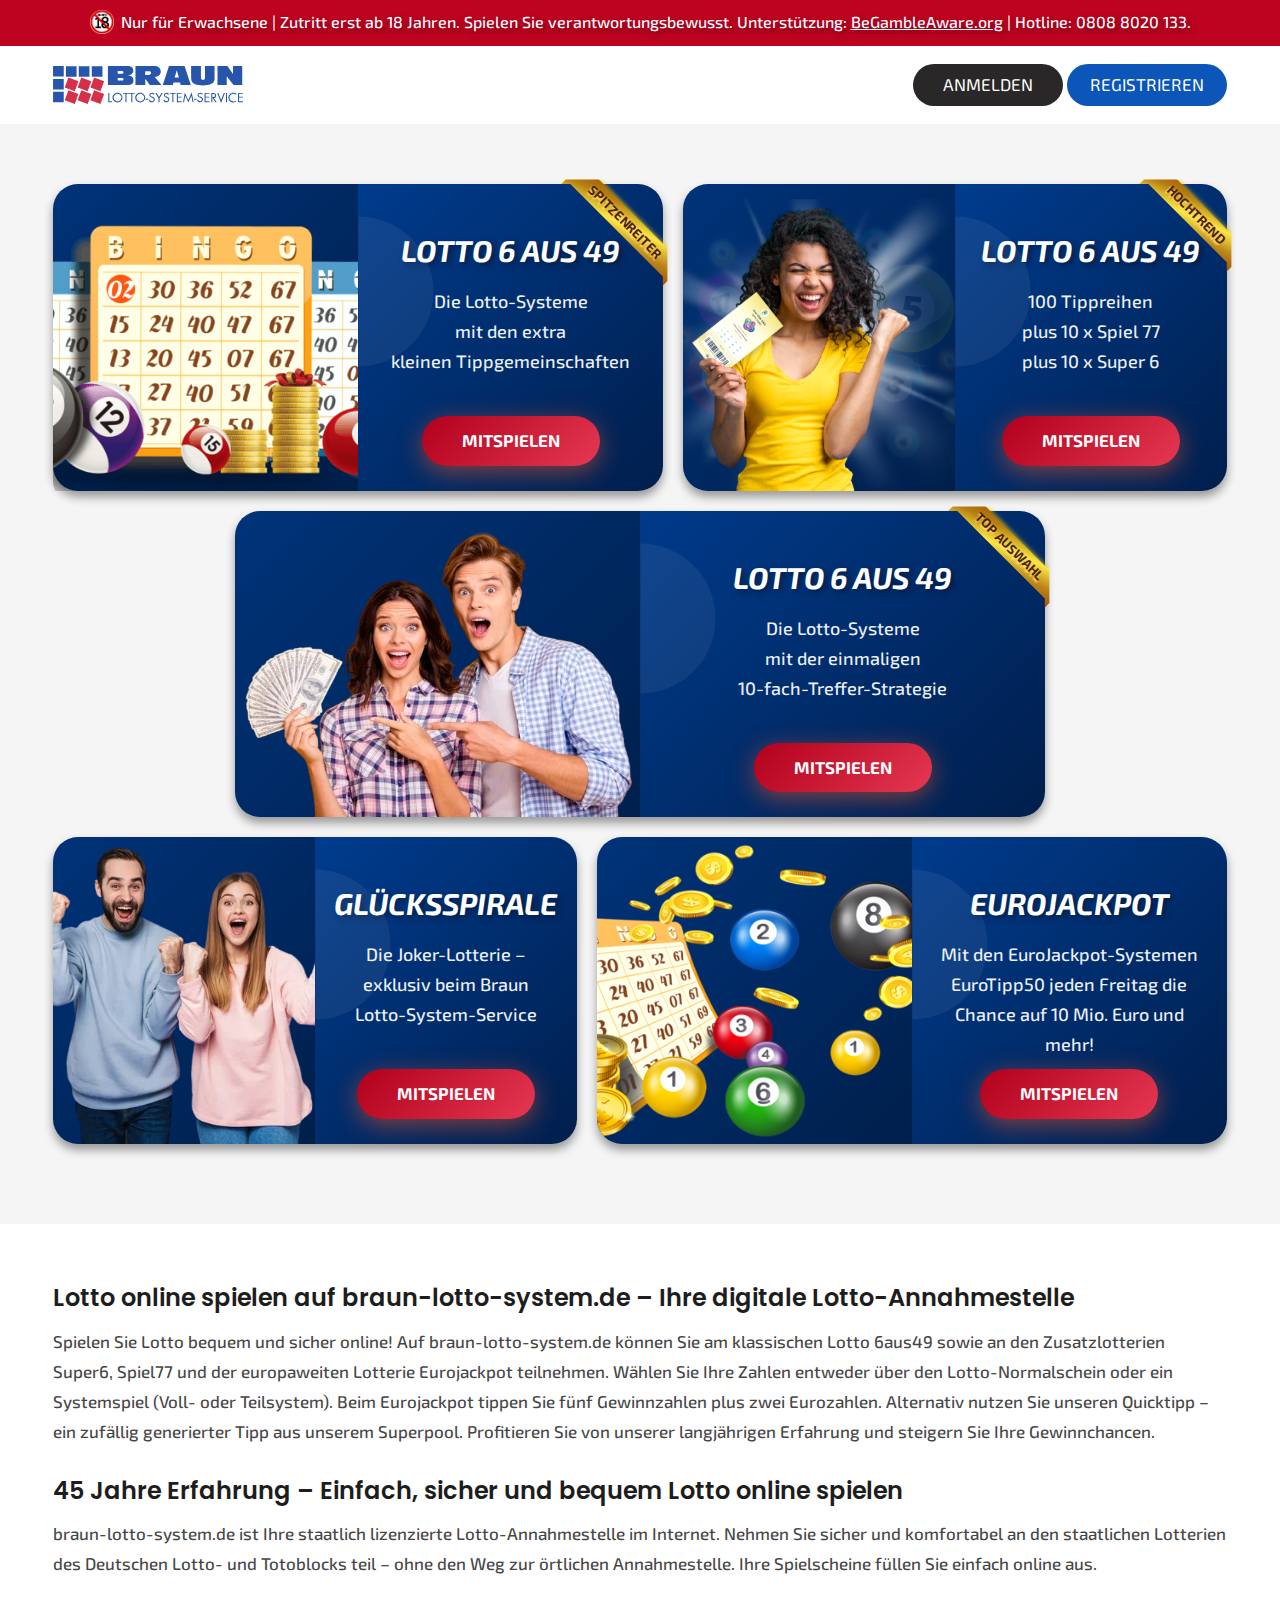
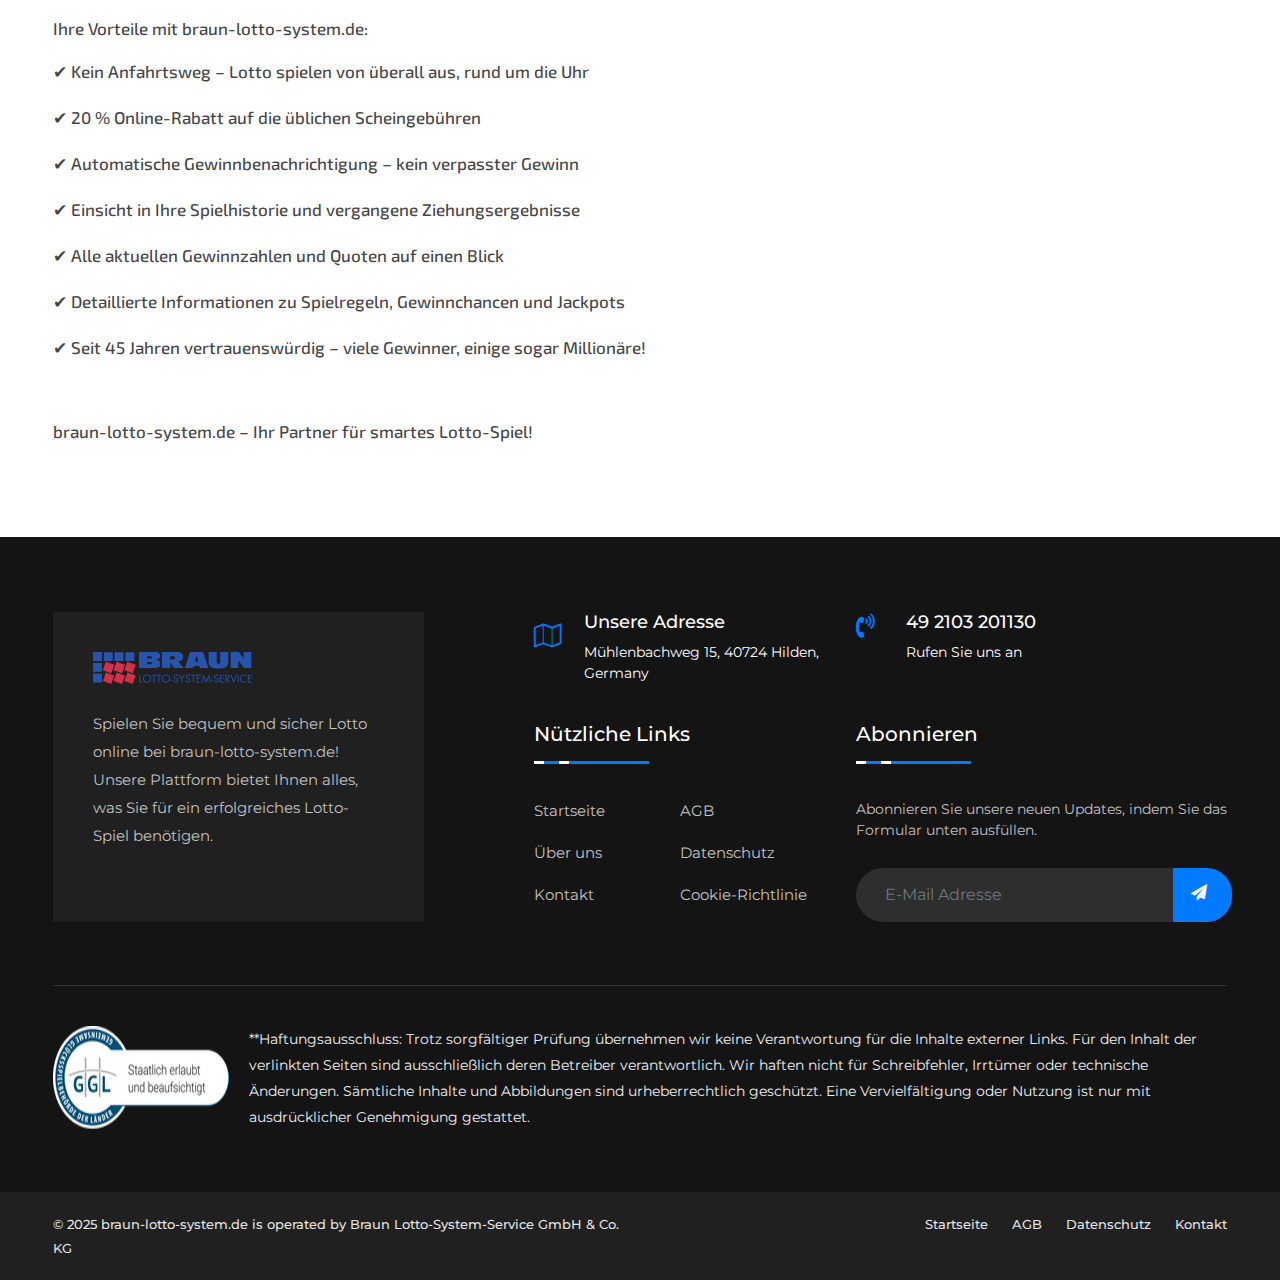
==== commit 91447966: "warning" ====
--- a/index.html
+++ b/index.html
@@ -29,9 +29,54 @@
         <link rel="preconnect" href="https://fonts.googleapis.com">
         <link rel="preconnect" href="https://fonts.gstatic.com" crossorigin>
         <link href="https://fonts.googleapis.com/css2?family=Exo+2:ital,wght@0,100..900;1,100..900&family=Montserrat:ital,wght@0,100..900;1,100..900&family=Poppins:ital,wght@0,100;0,200;0,300;0,400;0,500;0,600;0,700;0,800;0,900;1,100;1,200;1,300;1,400;1,500;1,600;1,700;1,800;1,900&display=swap" rel="stylesheet">
+        <style>
+            .barun-warning {
+                background: #bd0320;
+                text-align: center;
+            }
+            .barun-warning > p {
+                color: rgb(255 255 255);
+                font-size: 16px;
+                font-weight: 500;
+                line-height: 24px;
+                margin: 0;
+                padding: 10px 0;
+                font-family: "Exo 2",serif;
+                text-shadow: rgba(0, 0, 0, 0.4) 3px 3px 6px;
+            }
+            .barun-warning > p > a{
+                color: rgb(255 255 255);
+                text-decoration: underline;
+            }
+            .barun-warning > p > img {
+                width: 24px;
+                top: -2px;
+                margin-right: 3px;
+                position: relative;
+            }
+            @media screen and (max-width: 600px) {
+                .barun-warning > p > img {
+                    width: 15px;
+                    position: relative;
+                    top: -1px;
+                    margin-right: 2px;
+                }
+                .barun-warning > p {
+                    font-size: 9px;
+                    line-height: 12px;
+                    padding: 4px 4px 8px;
+                }
+            }
+        </style>
     </head>
 
     <body>
+        <div class="barun-warning">
+            <p>
+                <img src="images/18warning.png" alt="18+ Warning"> Nur für Erwachsene | Zutritt erst ab 18 Jahren. Spielen Sie verantwortungsbewusst. Unterstützung: <a href="https://www.BeGambleAware.org" target="_blank" rel="noopener">BeGambleAware.org</a> | Hotline: 0808 8020 133.
+            </p>
+        </div>
+
         <div class="barun451_home">
             <div class="container">
                 <div class="barun451_home_flex">
--- a/css/style.css
+++ b/css/style.css
@@ -1,292 +1 @@
-.image-container,
-.play-button {
-  overflow: hidden;
-  position: relative;
-}
-.barun451_content h2,
-.play-button,
-.ribbon {
-  font-weight: 700;
-  text-transform: uppercase;
-  font-family: "Exo 2", serif;
-}
-.barun451_content h2,
-.barun451_home_btn > a > button,
-.play-button,
-.ribbon {
-  text-transform: uppercase;
-}
-.barun451_content h2,
-.barun451_content p,
-.barun451_home,
-.play-button,
-.ribbon {
-  font-family: "Exo 2", serif;
-}
-.container {
-  width: 94% !important;
-  max-width: 1365px !important;
-  margin: 0 auto;
-}
-.barun451_home_flex {
-  justify-content: space-between;
-  padding: 8px 0;
-  align-items: center;
-  display: flex;
-}
-.barun451_home_logo > a > img {
-  width: 190px;
-  padding: 12px 0;
-}
-.barun451_home_btn > a {
-  text-decoration: none !important;
-}
-.barun451_home_btn > a > button {
-  padding: 0;
-  background: #0c55b9;
-  outline: 0;
-  font-size: 17px;
-  color: #fff;
-  margin: 0;
-  width: 160px;
-  height: 42px;
-  border-radius: 50px;
-  border: 0;
-  transition: transform 0.3s;
-}
-.barun451_home_btn > a > button.login {
-  background: #292727;
-  color: #fff;
-  border: 0;
-  text-transform: uppercase;
-  width: 150px;
-}
-.barun451_home_btn > a > button:hover {
-  background: #d11733;
-}
-.barun451_bonusoffer_section {
-  padding: 60px 0;
-  background: rgba(240, 239, 239, 0.603);
-}
-.barun451_card-bonus {
-  display: flex;
-  background: linear-gradient(135deg, #004aad, #001f4d);
-  border-radius: 25px;
-  max-width: 630px;
-  box-shadow: 0 6px 10px 0 rgb(27 27 27 / 42%);
-  position: relative;
-  transition: transform 0.3s ease-in-out;
-}
-.barun451_card-bonus.card-03 {
-  min-width: 810px;
-  width: 651px !important;
-}
-.image-container img,
-.image-container::before {
-  width: 100%;
-  height: 100%;
-  border-top-left-radius: 25px;
-  border-bottom-left-radius: 25px;
-}
-.barun451_card-bonus:hover {
-  transform: scale(1.02);
-}
-.image-container {
-  width: 50%;
-}
-.image-container img {
-  object-fit: cover;
-  filter: brightness(1.02);
-}
-.image-container::before {
-  content: "";
-  position: absolute;
-  top: 0;
-  left: 0;
-  background: rgba(0, 0, 0, 0.3);
-}
-.barun451_content::after,
-.barun451_content::before {
-  position: absolute;
-  background: rgba(255, 255, 255, 0.062);
-  content: "";
-}
-.barun451_content {
-  width: 50%;
-  color: #fff;
-  padding: 48px 20px 25px;
-  display: flex;
-  flex-direction: column;
-  align-items: center;
-  text-align: center;
-  position: relative;
-}
-.barun451_content::before {
-  top: 70px;
-  left: -37px;
-  width: 150px;
-  height: 75px;
-  border-radius: 150px 150px 0 0;
-  transform: rotate(90deg);
-}
-.barun451_content::after {
-  bottom: -60px;
-  right: -40px;
-  width: 180px;
-  height: 180px;
-  border-radius: 50%;
-  z-index: -1;
-}
-.barun451_content h2 {
-  margin: 0;
-  font-size: 30px;
-  font-style: italic;
-  text-shadow: 3px 3px 6px rgba(0, 0, 0, 0.4);
-}
-.logo {
-  margin: 25px 0;
-  background: #fff;
-  padding: 14px;
-  border-radius: 50px;
-  box-shadow: 0 5px 20px rgba(255, 255, 255, 0.3);
-}
-.logo img {
-  width: 90px;
-}
-.barun451_content p {
-  font-size: 18px;
-  font-weight: 500;
-  margin-top: 18px;
-  margin-bottom: 30px;
-  line-height: 30px;
-  height: 100px;
-  color: #edf0f5;
-}
-.play-button {
-  background: linear-gradient(135deg, #b1001b, #e53852);
-  color: #fff;
-  padding: 12px 40px;
-  border-radius: 30px;
-  cursor: pointer;
-  font-size: 17px;
-  box-shadow: 0 6px 25px rgba(255, 87, 34, 0.5);
-  transition: transform 0.3s, box-shadow 0.3s;
-  outline: 0 !important;
-  border: 0 !important;
-}
-.play-button::before {
-  content: "";
-  position: absolute;
-  top: 0;
-  left: 0;
-  width: 100%;
-  height: 100%;
-  background: rgba(102, 2, 2, 0.2);
-  border-radius: 30px;
-  transform: scaleX(0);
-  transition: transform 0.3s ease-in-out;
-}
-.play-button:hover::before {
-  transform: scaleX(1);
-}
-.play-button:hover {
-  transform: scale(1.1);
-  box-shadow: 0 8px 30px rgba(255, 87, 34, 0.5);
-}
-@keyframes blob {
-  0%,
-  100% {
-    clip-path: circle(50% at 50% 50%);
-  }
-  50% {
-    clip-path: ellipse(60% 80% at 50% 50%);
-  }
-}
-.d-card-bonus-flex {
-  display: flex;
-  gap: 20px;
-  margin-bottom: 20px;
-  justify-content: center;
-}
-img.card-bonus-img-1,
-img.card-bonus-img-2 {
-  position: relative;
-  top: 15px;
-}
-.ribbon {
-  font-size: 13px;
-  color: #502308;
-  text-shadow: 0 2px 2px #fae385;
-  --f: 0.5em;
-  position: absolute;
-  top: 0;
-  right: 0;
-  line-height: 1.8;
-  padding-inline: 1lh;
-  padding-bottom: var(--f);
-  clip-path: polygon(
-    100% calc(100% - var(--f)),
-    100% 100%,
-    calc(100% - var(--f)) calc(100% - var(--f)),
-    var(--f) calc(100% - var(--f)),
-    0 100%,
-    0 calc(100% - var(--f)),
-    999px calc(100% - var(--f) - 999px),
-    calc(100% - 999px) calc(100% - var(--f) - 999px)
-  );
-  transform: translate(calc((1 - cos(45deg)) * 100%), -100%) rotate(45deg);
-  transform-origin: 0% 100%;
-  background-image: linear-gradient(
-    160deg,
-    #a54e07,
-    #b47e11,
-    #ffe540,
-    #bc881b,
-    #a54e07
-  );
-  box-shadow: 0 5px 5px 5px #e9cc10;
-}
-.barun451_context_section {
-  padding: 60px 0;
-}
-.barun451_text_area > h2 {
-  color: #1d1d1d;
-  font-weight: 600;
-  font-size: 24px;
-  font-family: Poppins, serif;
-}
-.barun451_text_area > dl > dd,
-.barun451_text_area > dl > dt,
-.barun451_text_area > p {
-  color: #464646;
-  font-weight: 500;
-  font-size: 17px;
-  padding: 5px 0 15px;
-}
-.barun451_text_area > p {
-  font-family: "Exo 2", serif;
-  line-height: 30px;
-}
-.barun451_text_area > dl > dt {
-  font-family: "Exo 2", serif;
-  line-height: 28px;
-}
-.barun451_text_area > dl > dd {
-  font-family: "Exo 2", serif;
-  line-height: 18px;
-}
-.subpage-banner {
-  background-image: url("../images/banner-01.png");
-  background-position: center;
-  background-repeat: no-repeat;
-  background-size: cover;
-  height: 180px;
-}
-h1.sub-title {
-  color: #fff;
-  font-size: 40px;
-  font-family: "Exo 2", serif;
-  padding: 60px 0;
-  text-align: center;
-  font-weight: 600;
-}
+.image-container,.play-button{overflow:hidden;position:relative}.barun451_content h2,.play-button,.ribbon{font-weight:700;text-transform:uppercase}.barun451_content h2,.barun451_home_btn>a>button,.play-button,.ribbon{text-transform:uppercase}.barun451_content h2,.barun451_content p,.barun451_home,.play-button,.ribbon{font-family:"Exo 2",serif}.container{width:94%!important;max-width:1365px!important;margin:0 auto}.barun451_home_flex{justify-content:space-between;padding:8px 0;align-items:center;display:flex}.barun451_home_logo>a>img{width:190px;padding:12px 0}.barun451_home_btn>a{text-decoration:none!important}.barun451_home_btn>a>button{padding:0;background:#0c55b9;outline:0;font-size:17px;color:#fff;margin:0;width:160px;height:42px;border-radius:50px;border:0;transition:transform .3s}.barun451_home_btn>a>button.login{background:#292727;color:#fff;border:0;text-transform:uppercase;width:150px}.barun451_home_btn>a>button:hover{background:#d11733}.barun451_bonusoffer_section{padding:60px 0;background:rgba(240,239,239,.603)}.barun451_card-bonus{display:flex;background:linear-gradient(135deg,#004aad,#001f4d);border-radius:25px;max-width:630px;box-shadow:0 6px 10px 0 rgb(27 27 27 / 42%);position:relative;transition:transform .3s ease-in-out}.barun451_card-bonus.card-03{min-width:810px;width:651px!important}.image-container img,.image-container::before{width:100%;height:100%;border-top-left-radius:25px;border-bottom-left-radius:25px}.barun451_card-bonus:hover{transform:scale(1.02)}.image-container{width:50%}.image-container img{object-fit:cover;filter:brightness(1.02)}.image-container::before{content:"";position:absolute;top:0;left:0;background:rgba(0,0,0,.3)}.barun451_content::after,.barun451_content::before{position:absolute;background:rgba(255,255,255,.062);content:""}.barun451_content{width:50%;color:#fff;padding:48px 20px 25px;display:flex;flex-direction:column;align-items:center;text-align:center;position:relative}.barun451_content::before{top:70px;left:-37px;width:150px;height:75px;border-radius:150px 150px 0 0;transform:rotate(90deg)}.barun451_content::after{bottom:-60px;right:-40px;width:180px;height:180px;border-radius:50%;z-index:-1}.barun451_content h2{margin:0;font-size:30px;font-style:italic;text-shadow:3px 3px 6px rgba(0,0,0,.4)}.logo{margin:25px 0;background:#fff;padding:14px;border-radius:50px;box-shadow:0 5px 20px rgba(255,255,255,.3)}.logo img{width:90px}.barun451_content p{font-size:18px;font-weight:500;margin-top:18px;margin-bottom:30px;line-height:30px;height:100px;color:#edf0f5}.play-button{background:linear-gradient(135deg,#b1001b,#e53852);color:#fff;padding:12px 40px;border-radius:30px;cursor:pointer;font-size:17px;box-shadow:0 6px 25px rgba(255,87,34,.5);transition:transform .3s,box-shadow .3s;outline:0!important;border:0!important}.play-button::before{content:"";position:absolute;top:0;left:0;width:100%;height:100%;background:rgba(102,2,2,.2);border-radius:30px;transform:scaleX(0);transition:transform .3s ease-in-out}.play-button:hover::before{transform:scaleX(1)}.play-button:hover{transform:scale(1.1);box-shadow:0 8px 30px rgba(255,87,34,.5)}@keyframes blob{0%,100%{clip-path:circle(50% at 50% 50%)}50%{clip-path:ellipse(60% 80% at 50% 50%)}}.d-card-bonus-flex{display:flex;gap:20px;margin-bottom:20px;justify-content:center}img.card-bonus-img-1,img.card-bonus-img-2{position:relative;top:15px}.ribbon{font-size:13px;color:#502308;text-shadow:0 2px 2px #fae385;--f:0.5em;position:absolute;top:0;right:0;line-height:1.8;padding-inline:1lh;padding-bottom:var(--f);clip-path:polygon(100% calc(100% - var(--f)),100% 100%,calc(100% - var(--f)) calc(100% - var(--f)),var(--f) calc(100% - var(--f)),0 100%,0 calc(100% - var(--f)),999px calc(100% - var(--f) - 999px),calc(100% - 999px) calc(100% - var(--f) - 999px));transform:translate(calc((1 - cos(45deg)) * 100%),-100%) rotate(45deg);transform-origin:0% 100%;background-image:linear-gradient(160deg,#a54e07,#b47e11,#ffe540,#bc881b,#a54e07);box-shadow:0 5px 5px 5px #e9cc10}.barun451_context_section{padding:60px 0}.barun451_text_area>h2{color:#1d1d1d;font-weight:600;font-size:24px;font-family:Poppins,serif}.barun451_text_area>dl>dd,.barun451_text_area>dl>dt,.barun451_text_area>p{color:#464646;font-weight:500;font-size:17px;padding:5px 0 15px}.barun451_text_area>p{font-family:"Exo 2",serif;line-height:30px}.barun451_text_area>dl>dt{font-family:"Exo 2",serif;line-height:28px}.barun451_text_area>dl>dd{font-family:"Exo 2",serif;line-height:18px}.subpage-banner{background-image:url("../images/banner-01.png");background-position:center;background-repeat:no-repeat;background-size:cover;height:180px}h1.sub-title{color:#fff;font-size:40px;font-family:"Exo 2",serif;padding:60px 0;text-align:center;font-weight:600}--- a/css/reponsive.css
+++ b/css/reponsive.css
@@ -1,176 +1 @@
-@media screen and (max-width: 600px){
-    .d-card-bonus-flex {
-        display: flex;
-        gap: 20px;
-        margin-bottom: 20px;
-        justify-content: center;
-        flex-direction: column;
-    }
-    .barun451_card-bonus {
-        max-width: 100%;
-    }
-    .image-container {
-        width: fit-content;
-        position: relative;
-        overflow: hidden;
-    }
-    .barun451_card-bonus {
-        display: flex;
-        flex-direction: column;
-    }
-    .barun451_content {
-        width: 100%;
-    }
-    .barun451_card-bonus.card-03 {
-        min-width: 100%;
-    }
-    .barun451_content::after {
-        display: none;
-    }
-    .barun451_home_logo > a > img {
-        width: 126px;
-        padding: 6px 0px;
-    }
-
-    .barun451_home_btn > a > button.login {
-        width: 100px;
-    }
-
-    .barun451_home_btn > a > button {
-        font-size: 11px;
-        width: 100px;
-        height: 28px;
-    }
-
-    .barun451_home_btn {
-        display: inline-flex;
-        gap: 4px;
-    }
-
-    .container {
-        width: 100% !important;
-    }
-
-    .barun451_bonusoffer_section {
-        overflow-x: hidden;
-    }
-
-    .image-container::before {
-        background: rgba(0, 0, 0, 0.3);
-        border-radius: 25px;
-    }
-
-    .ribbon {
-        z-index: 999;
-    }
-
-    .barun451_content {
-        padding: 15px;
-    }
-
-    .barun451_content p {
-        font-size: 17px;
-        margin-top: 8px;
-        margin-bottom: 10px;
-        line-height: 26px;
-        height: auto;
-    }
-
-    .barun451_bonusoffer_section {
-        padding: 30px 0px;
-    }
-
-    .dk-footer .contact-us {
-        margin-top: 0;
-        margin-bottom: 0px !important;
-        padding-left: 0px !important;
-    }
-
-    .footer-left-widget {
-        padding-left: 0px !important;
-        margin: 35px 0px;
-    }
-
-    .dk-footer .contact-us {
-        margin-top: 20px !important;
-    }
-
-    .dk-footer .contact-us.contact-us-last {
-        margin-left: 0px !important;
-    }
-
-    p.footer-disclaimer-text > img {
-        width: 210px;
-        height: auto;
-    }
-    p.footer-disclaimer-text {
-        color: #eeeff0;
-        font-size: 14px;
-        font-weight: 400;
-        line-height: 26px;
-        margin: 0px;
-        display: grid !important;
-        gap: 20px;
-    }
-
-    .copyright span, .copyright a {
-        font-size: 11px;
-    }
-}
-@media only screen and (max-width: 868px) and (min-width: 601px) {
-    .d-card-bonus-flex {
-        display: flex;
-        gap: 20px;
-        margin-bottom: 20px;
-        justify-content: center;
-        flex-direction: column;
-    }
-
-    .barun451_card-bonus.card-03 {
-        min-width: 100%;
-        width: 100% !important;
-    }
-
-    .barun451_card-bonus {
-        min-width: 100%;
-        width: 100% !important;
-    }
-    .barun451_bonusoffer_section {
-        padding: 60px 0 40px 0px;
-        overflow: hidden;
-    }
-    .barun451_context_section {
-        padding: 30px 0;
-    }
-
-    p.footer-disclaimer-text {
-        display: contents !important;
-        gap: 20px;
-    }
-
-    .dk-footer .contact-us {
-        margin-top: 40px !important;
-    }
-
-    .footer-widget {
-        padding-top: 10px;
-    }
-}
-@media only screen and (max-width: 1024px) and (min-width: 869px) {
-    .container {
-        width: 100% !important;
-    }
-    .barun451_content h2 {
-        font-size: 20px !important;
-    }
-
-    .barun451_content p {
-        font-size: 16px;
-        line-height: 26px;
-        height: 80px;
-    }
-
-    .barun451_card-bonus {
-        max-width: 460px;
-    }
-}+@media screen and (max-width:600px){.d-card-bonus-flex{display:flex;gap:20px;margin-bottom:20px;justify-content:center;flex-direction:column}.barun451_card-bonus{max-width:100%;display:flex;flex-direction:column}.image-container{width:fit-content;position:relative;overflow:hidden}.barun451_content{width:100%;padding:15px}.barun451_card-bonus.card-03{min-width:100%}.barun451_content::after{display:none}.barun451_home_logo>a>img{width:126px;padding:6px 0}.barun451_home_btn>a>button.login{width:100px}.barun451_home_btn>a>button{font-size:11px;width:100px;height:28px}.barun451_home_btn{display:inline-flex;gap:4px}.container{width:100%!important}.barun451_bonusoffer_section{overflow-x:hidden;padding:30px 0}.image-container::before{background:rgba(0,0,0,.3);border-radius:25px}.ribbon{z-index:999}.barun451_content p{font-size:17px;margin-top:8px;margin-bottom:10px;line-height:26px;height:auto}.dk-footer .contact-us{margin-bottom:0!important;padding-left:0!important;margin-top:20px!important}.footer-left-widget{padding-left:0!important;margin:35px 0}.dk-footer .contact-us.contact-us-last{margin-left:0!important}p.footer-disclaimer-text>img{width:210px;height:auto}p.footer-disclaimer-text{color:#eeeff0;font-size:14px;font-weight:400;line-height:26px;margin:0;display:grid!important;gap:20px}.copyright a,.copyright span{font-size:11px}}@media only screen and (max-width:868px) and (min-width:601px){.d-card-bonus-flex{display:flex;gap:20px;margin-bottom:20px;justify-content:center;flex-direction:column}.barun451_card-bonus,.barun451_card-bonus.card-03{min-width:100%;width:100%!important}.barun451_bonusoffer_section{padding:60px 0 40px;overflow:hidden}.barun451_context_section{padding:30px 0}p.footer-disclaimer-text{display:contents!important;gap:20px}.dk-footer .contact-us{margin-top:40px!important}.footer-widget{padding-top:10px}}@media only screen and (max-width:1024px) and (min-width:869px){.container{width:100%!important}.barun451_content h2{font-size:20px!important}.barun451_content p{font-size:16px;line-height:26px;height:80px}.barun451_card-bonus{max-width:460px}}--- a/css/footer.css
+++ b/css/footer.css
@@ -1,413 +1 @@
-.footer-widget p {
-  margin-bottom: 27px;
-}
-.footer-info-text {
-  font-size: 15px;
-  line-height: 28px;
-  color: #c1c1c1;
-}
-
-.animate-border {
-  position: relative;
-  display: block;
-  width: 115px;
-  height: 3px;
-  background: #007bff;
-}
-
-.animate-border:after {
-  position: absolute;
-  content: "";
-  width: 35px;
-  height: 3px;
-  left: 0;
-  bottom: 0;
-  border-left: 10px solid #fff;
-  border-right: 10px solid #fff;
-  -webkit-animation: animborder 2s linear infinite;
-  animation: animborder 2s linear infinite;
-}
-
-@-webkit-keyframes animborder {
-  0% {
-    -webkit-transform: translateX(0px);
-    transform: translateX(0px);
-  }
-  100% {
-    -webkit-transform: translateX(113px);
-    transform: translateX(113px);
-  }
-}
-
-@keyframes animborder {
-  0% {
-    -webkit-transform: translateX(0px);
-    transform: translateX(0px);
-  }
-  100% {
-    -webkit-transform: translateX(113px);
-    transform: translateX(113px);
-  }
-}
-
-.animate-border.border-white:after {
-  border-color: #fff;
-}
-
-.animate-border.border-yellow:after {
-  border-color: #f5b02e;
-}
-
-.animate-border.border-orange:after {
-  border-right-color: #007bff;
-  border-left-color: #007bff;
-}
-
-.animate-border.border-ash:after {
-  border-right-color: #eef0ef;
-  border-left-color: #eef0ef;
-}
-
-.animate-border.border-offwhite:after {
-  border-right-color: #f7f9f8;
-  border-left-color: #f7f9f8;
-}
-
-@keyframes primary-short {
-  0% {
-    width: 15%;
-  }
-  50% {
-    width: 90%;
-  }
-  100% {
-    width: 10%;
-  }
-}
-
-@keyframes primary-long {
-  0% {
-    width: 80%;
-  }
-  50% {
-    width: 0%;
-  }
-  100% {
-    width: 80%;
-  }
-}
-
-.dk-footer {
-  padding: 75px 0 0;
-  background-color: #151414;
-  position: relative;
-  z-index: 2;
-  font-family: "Montserrat", serif;
-}
-.dk-footer .contact-us {
-  margin-top: 0;
-  margin-bottom: 30px;
-  padding-left: 80px;
-}
-.dk-footer .contact-us .contact-info {
-  margin-left: 50px;
-}
-.dk-footer .contact-us.contact-us-last {
-  margin-left: -80px;
-}
-.dk-footer .contact-icon i {
-  font-size: 24px;
-  top: -15px;
-  position: relative;
-  color: #007bff;
-}
-
-.dk-footer-box-info {
-  background: #202020;
-  padding: 40px;
-  z-index: 2;
-}
-.dk-footer-box-info .footer-social-link h3 {
-  color: #fff;
-  font-size: 24px;
-  margin-bottom: 25px;
-}
-.dk-footer-box-info .footer-social-link ul {
-  list-style-type: none;
-  padding: 0;
-  margin: 0;
-}
-.dk-footer-box-info .footer-social-link li {
-  display: inline-block;
-}
-.dk-footer-box-info .footer-social-link a i {
-  display: block;
-  width: 40px;
-  height: 40px;
-  border-radius: 50%;
-  text-align: center;
-  line-height: 40px;
-  background: #000;
-  margin-right: 5px;
-  color: #fff;
-}
-.dk-footer-box-info .footer-social-link a i.fa-facebook {
-  background-color: #3b5998;
-}
-.dk-footer-box-info .footer-social-link a i.fa-twitter {
-  background-color: #55acee;
-}
-.dk-footer-box-info .footer-social-link a i.fa-google-plus {
-  background-color: #dd4b39;
-}
-.dk-footer-box-info .footer-social-link a i.fa-linkedin {
-  background-color: #0976b4;
-}
-.dk-footer-box-info .footer-social-link a i.fa-instagram {
-  background-color: #b7242a;
-}
-.footer-widget > p {
-  color: #c1c1c1 !important;
-  font-size: 14px;
-}
-.footer-awarad {
-  margin-top: 285px;
-  display: -webkit-box;
-  display: -webkit-flex;
-  display: -moz-box;
-  display: -ms-flexbox;
-  display: flex;
-  -webkit-box-flex: 0;
-  -webkit-flex: 0 0 100%;
-  -moz-box-flex: 0;
-  -ms-flex: 0 0 100%;
-  flex: 0 0 100%;
-  -webkit-box-align: center;
-  -webkit-align-items: center;
-  -moz-box-align: center;
-  -ms-flex-align: center;
-  align-items: center;
-}
-.footer-awarad p {
-  color: #fff;
-  font-size: 24px;
-  font-weight: 700;
-  margin-left: 20px;
-  padding-top: 15px;
-}
-
-.footer-info-text {
-  margin: 26px 0 32px;
-}
-
-.footer-left-widget {
-  padding-left: 80px;
-}
-
-.footer-widget .section-heading {
-  margin-bottom: 35px;
-  color: #fff;
-}
-.footer-widget p {
-  color: #fff;
-}
-
-.footer-widget h3 {
-  font-size: 20px;
-  color: #fff;
-  position: relative;
-  margin-bottom: 15px;
-  max-width: -webkit-fit-content;
-  max-width: -moz-fit-content;
-  max-width: fit-content;
-}
-
-.footer-widget ul {
-  width: 50%;
-  float: left;
-  list-style: none;
-  margin: 0;
-  padding: 0;
-}
-
-.footer-widget li {
-  margin-bottom: 18px;
-}
-
-.footer-widget p {
-  margin-bottom: 27px;
-}
-
-.footer-widget a {
-  color: #c1c1c1;
-  -webkit-transition: all 0.3s;
-  -o-transition: all 0.3s;
-  transition: all 0.3s;
-  font-size: 15px;
-}
-.footer-widget a:hover {
-  color: #007bff;
-}
-
-.footer-widget:after {
-  content: "";
-  display: block;
-  clear: both;
-}
-
-.dk-footer-form {
-  position: relative;
-}
-.dk-footer-form input[type="email"] {
-  padding: 14px 28px;
-  border-radius: 50px;
-  background: #2e2e2e;
-  border: 1px solid #2e2e2e;
-}
-.dk-footer-form input::-webkit-input-placeholder,
-.dk-footer-form input::-moz-placeholder,
-.dk-footer-form input:-ms-input-placeholder,
-.dk-footer-form input::-ms-input-placeholder,
-.dk-footer-form input::-webkit-input-placeholder {
-  color: #878787;
-  font-size: 14px;
-}
-.dk-footer-form input::-webkit-input-placeholder,
-.dk-footer-form input::-moz-placeholder,
-.dk-footer-form input:-ms-input-placeholder,
-.dk-footer-form input::-ms-input-placeholder,
-.dk-footer-form input::placeholder {
-  color: #878787;
-  font-size: 14px;
-}
-.dk-footer-form button[type="submit"] {
-  position: absolute;
-  top: 0;
-  right: 0;
-  padding: 12px 24px 16px 17px;
-  border-top-right-radius: 25px;
-  border-bottom-right-radius: 25px;
-  border: 1px solid #007bff;
-  background: #007bff;
-  color: #fff;
-}
-.dk-footer-form button:hover {
-  cursor: pointer;
-}
-
-.contact-us {
-  position: relative;
-  z-index: 2;
-  margin-top: 65px;
-  display: -webkit-box;
-  display: -webkit-flex;
-  display: -moz-box;
-  display: -ms-flexbox;
-  display: flex;
-  -webkit-box-align: center;
-  -webkit-align-items: center;
-  -moz-box-align: center;
-  -ms-flex-align: center;
-  align-items: center;
-}
-
-.contact-icon {
-  position: absolute;
-}
-.contact-icon i {
-  font-size: 36px;
-  top: -5px;
-  position: relative;
-  color: #007bff;
-}
-
-.contact-info {
-  margin-left: 75px;
-  color: #fff;
-}
-.contact-info h3 > a {
-  font-size: 18px;
-  color: #fff;
-  margin-bottom: 0;
-}
-.contact-info h3 {
-  font-size: 18px;
-  color: #fff;
-  margin-bottom: 0;
-}
-
-.contact-info > p {
-  font-size: 14px;
-  margin: 0px;
-  padding: 8px 0px;
-}
-
-.copyright {
-  padding: 20px 0;
-  margin-top: 55px;
-  background-color: #202020;
-}
-.copyright span,
-.copyright a {
-  color: #e3e3e3;
-  -webkit-transition: all 0.3s linear;
-  -o-transition: all 0.3s linear;
-  transition: all 0.3s linear;
-  font-size: 13px;
-  font-weight: 500;
-}
-.copyright a:hover {
-  color: #007bff;
-}
-
-.copyright-menu ul {
-  text-align: right;
-  margin: 0;
-}
-
-.copyright-menu li {
-  display: inline-block;
-  padding-left: 20px;
-}
-
-.back-to-top {
-  position: relative;
-  z-index: 2;
-}
-.back-to-top .btn-dark {
-  width: 35px;
-  height: 35px;
-  border-radius: 50%;
-  padding: 0;
-  position: fixed;
-  bottom: 20px;
-  right: 20px;
-  background: #2e2e2e;
-  border-color: #2e2e2e;
-  display: none;
-  z-index: 999;
-  -webkit-transition: all 0.3s linear;
-  -o-transition: all 0.3s linear;
-  transition: all 0.3s linear;
-}
-.back-to-top .btn-dark:hover {
-  cursor: pointer;
-  background: #fa6742;
-  border-color: #fa6742;
-}
-
-.disclaimer {
-  padding-top: 40px;
-  margin-top: 60px;
-  border-top: 1px solid rgba(255, 255, 255, 0.13);
-}
-
-p.footer-disclaimer-text {
-  color: #eeeff0;
-  font-size: 14px;
-  font-weight: 400;
-  line-height: 26px;
-  margin: 0px;
-  display: inline-flex;
-  gap: 20px;
-}
+.animate-border,.contact-us,.dk-footer,.dk-footer-form,.footer-widget h3{position:relative}.copyright-menu li,.dk-footer-box-info .footer-social-link li{display:inline-block}.animate-border{display:block;width:115px;height:3px;background:#007bff}.animate-border:after{position:absolute;content:"";width:35px;height:3px;left:0;bottom:0;border-left:10px solid #fff;border-right:10px solid #fff;-webkit-animation:2s linear infinite animborder;animation:2s linear infinite animborder}@-webkit-keyframes animborder{0%{-webkit-transform:translateX(0);transform:translateX(0)}100%{-webkit-transform:translateX(113px);transform:translateX(113px)}}@keyframes animborder{0%{-webkit-transform:translateX(0);transform:translateX(0)}100%{-webkit-transform:translateX(113px);transform:translateX(113px)}}.animate-border.border-white:after{border-color:#fff}.animate-border.border-yellow:after{border-color:#f5b02e}.animate-border.border-orange:after{border-right-color:#007bff;border-left-color:#007bff}.animate-border.border-ash:after{border-right-color:#eef0ef;border-left-color:#eef0ef}.animate-border.border-offwhite:after{border-right-color:#f7f9f8;border-left-color:#f7f9f8}@keyframes primary-short{0%{width:15%}50%{width:90%}100%{width:10%}}@keyframes primary-long{0%,100%{width:80%}50%{width:0%}}.dk-footer{padding:75px 0 0;background-color:#151414;z-index:2;font-family:Montserrat,serif}.dk-footer .contact-us{margin-top:0;margin-bottom:30px;padding-left:80px}.dk-footer .contact-us .contact-info{margin-left:50px}.dk-footer .contact-us.contact-us-last{margin-left:-80px}.dk-footer .contact-icon i{font-size:24px;top:-15px;position:relative;color:#007bff}.dk-footer-box-info{background:#202020;padding:40px;z-index:2}.dk-footer-box-info .footer-social-link h3{color:#fff;font-size:24px;margin-bottom:25px}.dk-footer-box-info .footer-social-link ul{list-style-type:none;padding:0;margin:0}.dk-footer-box-info .footer-social-link a i{display:block;width:40px;height:40px;border-radius:50%;text-align:center;line-height:40px;background:#000;margin-right:5px;color:#fff}.dk-footer-box-info .footer-social-link a i.fa-facebook{background-color:#3b5998}.dk-footer-box-info .footer-social-link a i.fa-twitter{background-color:#55acee}.dk-footer-box-info .footer-social-link a i.fa-google-plus{background-color:#dd4b39}.dk-footer-box-info .footer-social-link a i.fa-linkedin{background-color:#0976b4}.dk-footer-box-info .footer-social-link a i.fa-instagram{background-color:#b7242a}.footer-widget>p{color:#c1c1c1!important;font-size:14px}.footer-awarad{margin-top:285px;display:-webkit-box;display:-webkit-flex;display:-moz-box;display:-ms-flexbox;display:flex;-webkit-box-flex:0;-webkit-flex:0 0 100%;-moz-box-flex:0;-ms-flex:0 0 100%;flex:0 0 100%;-webkit-box-align:center;-webkit-align-items:center;-moz-box-align:center;-ms-flex-align:center;align-items:center}.footer-awarad p{color:#fff;font-size:24px;font-weight:700;margin-left:20px;padding-top:15px}.footer-info-text{font-size:15px;line-height:28px;color:#c1c1c1;margin:26px 0 32px}.footer-left-widget{padding-left:80px}.footer-widget .section-heading{margin-bottom:35px;color:#fff}.footer-widget h3{font-size:20px;color:#fff;margin-bottom:15px;max-width:-webkit-fit-content;max-width:-moz-fit-content;max-width:fit-content}.footer-widget ul{width:50%;float:left;list-style:none;margin:0;padding:0}.footer-widget li{margin-bottom:18px}.footer-widget p{color:#fff;margin-bottom:27px}.footer-widget a{color:#c1c1c1;-webkit-transition:.3s;-o-transition:.3s;transition:.3s;font-size:15px}.copyright a:hover,.footer-widget a:hover{color:#007bff}.footer-widget:after{content:"";display:block;clear:both}.dk-footer-form input[type=email]{padding:14px 28px;border-radius:50px;background:#2e2e2e;border:1px solid #2e2e2e}.dk-footer-form input:-ms-input-placeholder,.dk-footer-form input::-moz-placeholder,.dk-footer-form input::-ms-input-placeholder,.dk-footer-form input::-webkit-input-placeholder{color:#878787;font-size:14px}.dk-footer-form input:-ms-input-placeholder,.dk-footer-form input::-moz-placeholder,.dk-footer-form input::-ms-input-placeholder,.dk-footer-form input::-webkit-input-placeholder,.dk-footer-form input::placeholder{color:#878787;font-size:14px}.dk-footer-form button[type=submit]{position:absolute;top:0;right:0;padding:12px 24px 16px 17px;border-top-right-radius:25px;border-bottom-right-radius:25px;border:1px solid #007bff;background:#007bff;color:#fff}.dk-footer-form button:hover{cursor:pointer}.contact-us{z-index:2;margin-top:65px;display:-webkit-box;display:-webkit-flex;display:-moz-box;display:-ms-flexbox;display:flex;-webkit-box-align:center;-webkit-align-items:center;-moz-box-align:center;-ms-flex-align:center;align-items:center}.contact-icon{position:absolute}.contact-icon i{font-size:36px;top:-5px;position:relative;color:#007bff}.contact-info{margin-left:75px;color:#fff}.contact-info h3,.contact-info h3>a{font-size:18px;color:#fff;margin-bottom:0}.contact-info>p{font-size:14px;margin:0;padding:8px 0}.copyright{padding:20px 0;margin-top:55px;background-color:#202020}.copyright a,.copyright span{color:#e3e3e3;-webkit-transition:.3s linear;-o-transition:.3s linear;transition:.3s linear;font-size:13px;font-weight:500}.copyright-menu ul{text-align:right;margin:0}.copyright-menu li{padding-left:20px}.back-to-top{position:relative;z-index:2}.back-to-top .btn-dark{width:35px;height:35px;border-radius:50%;padding:0;position:fixed;bottom:20px;right:20px;background:#2e2e2e;border-color:#2e2e2e;display:none;z-index:999;-webkit-transition:.3s linear;-o-transition:.3s linear;transition:.3s linear}.back-to-top .btn-dark:hover{cursor:pointer;background:#fa6742;border-color:#fa6742}.disclaimer{padding-top:40px;margin-top:60px;border-top:1px solid rgba(255,255,255,.13)}p.footer-disclaimer-text{color:#eeeff0;font-size:14px;font-weight:400;line-height:26px;margin:0;display:inline-flex;gap:20px}